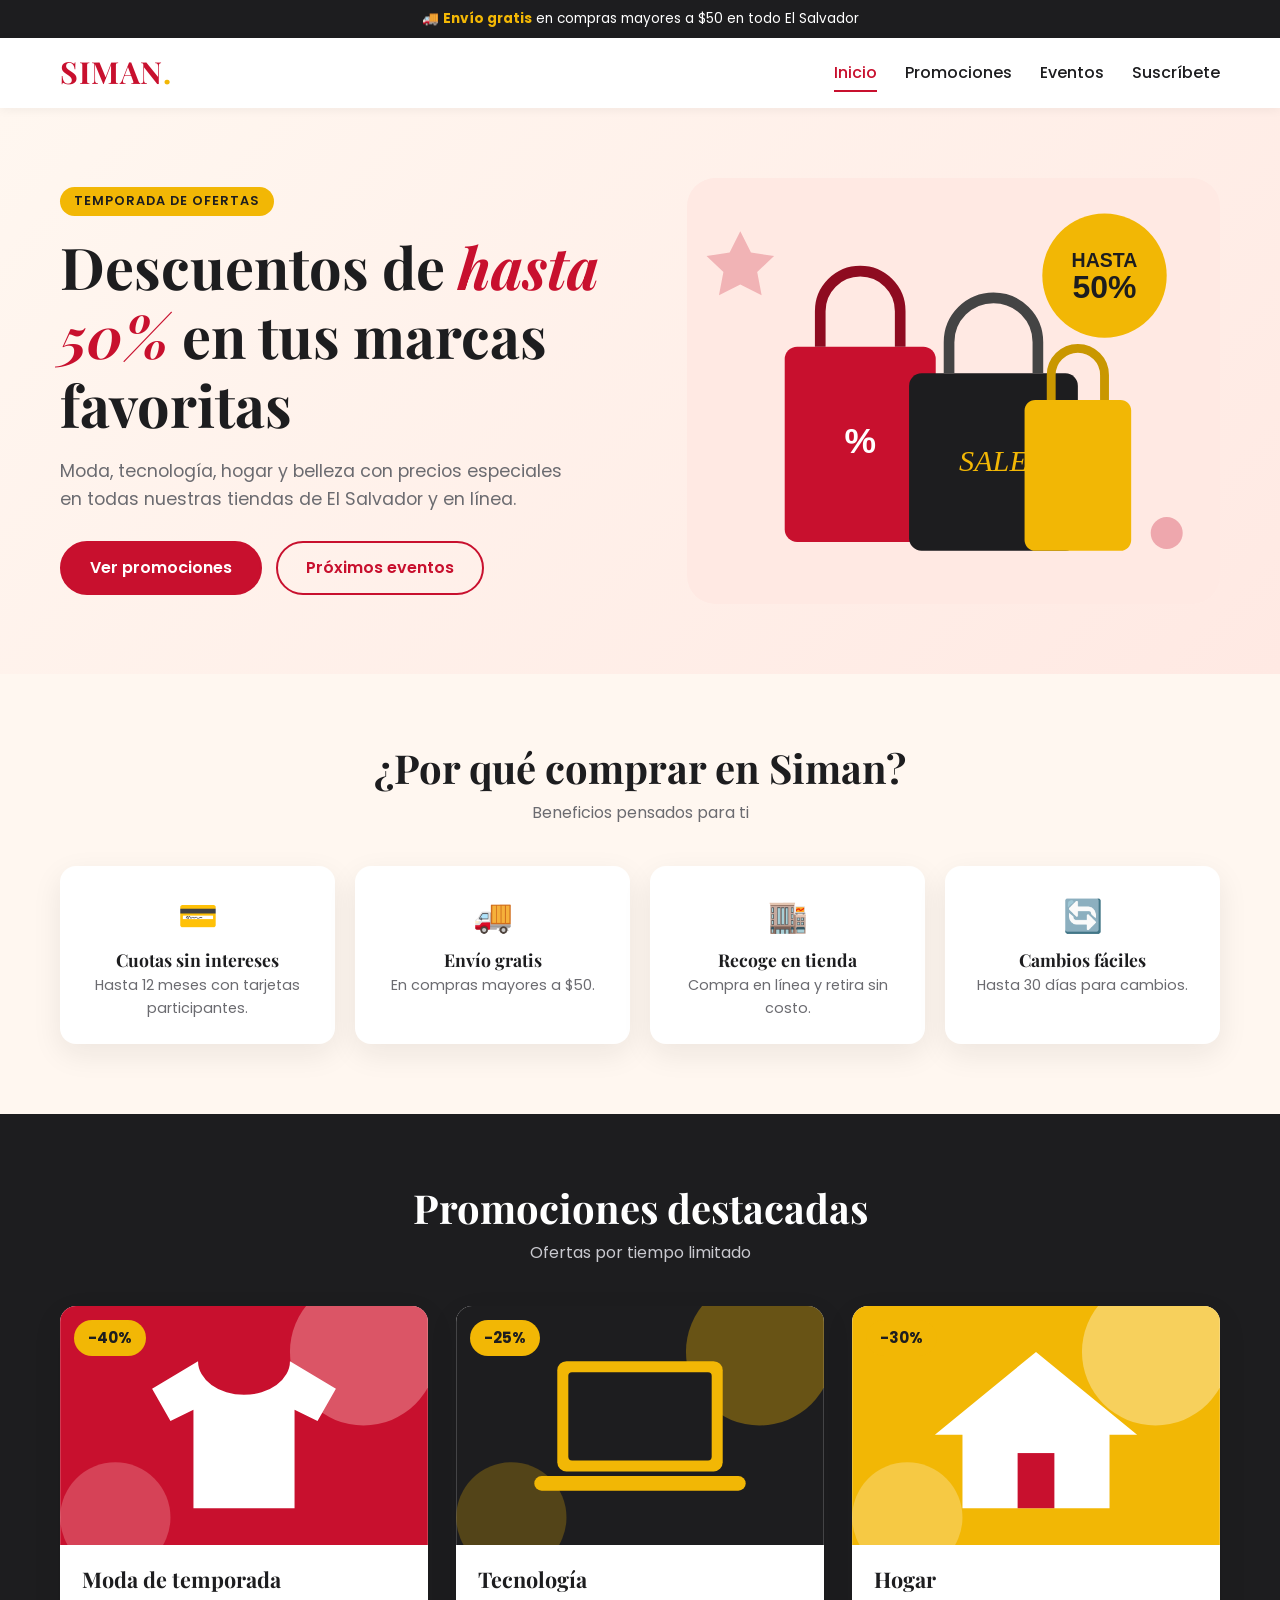
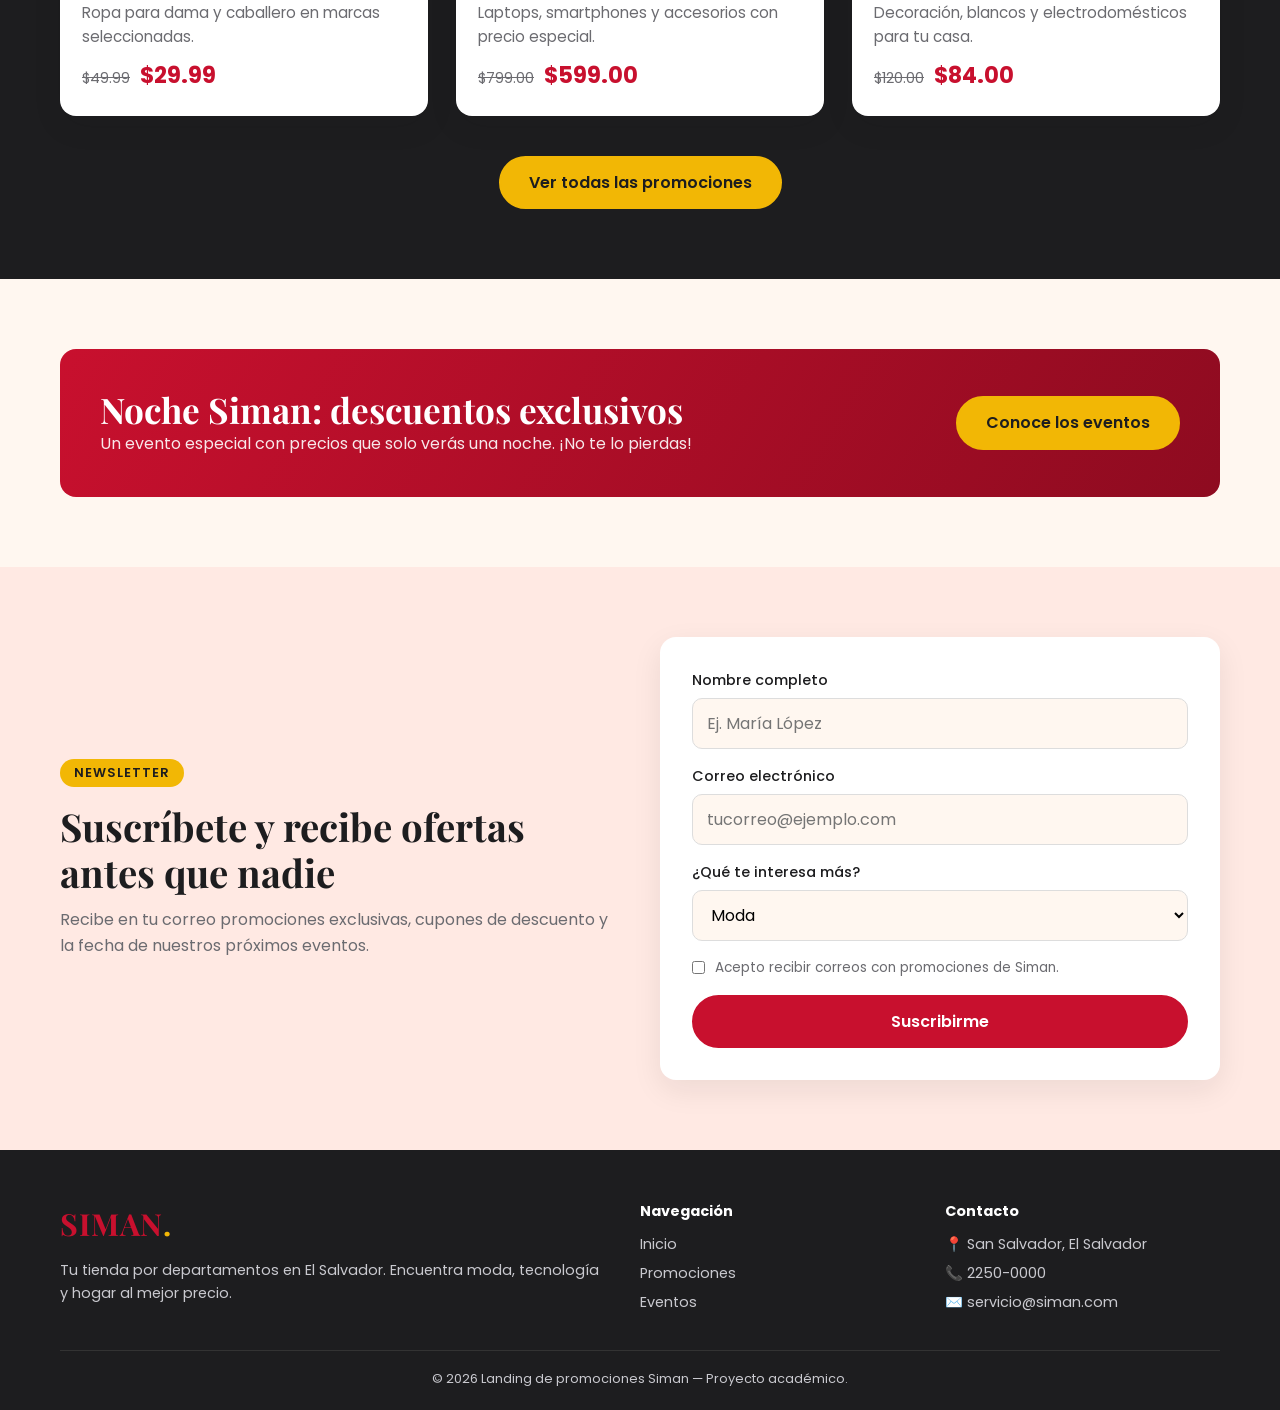
==== index.html @ b47609a9 "Landing page de promociones Siman El Salvador Co-Authored-By: Claude Opus 5.5 <noreply@anthropic.com" ====
<!DOCTYPE html>
<html lang="es">
<head>
  <meta charset="UTF-8">
  <meta name="viewport" content="width=device-width, initial-scale=1.0">
  <meta name="description" content="Promociones, descuentos y eventos exclusivos de Siman El Salvador.">
  <title>Siman El Salvador | Promociones y Descuentos</title>
  <link rel="preconnect" href="https://fonts.googleapis.com">
  <link rel="preconnect" href="https://fonts.gstatic.com" crossorigin>
  <link href="https://fonts.googleapis.com/css2?family=Playfair+Display:ital,wght@0,700;1,700&family=Poppins:wght@400;500;600;700&display=swap" rel="stylesheet">
  <link rel="stylesheet" href="styles.css">
</head>
<body>

  <div class="barra-aviso">
    🚚 <strong>Envío gratis</strong> en compras mayores a $50 en todo El Salvador
  </div>

  <header class="encabezado">
    <div class="contenedor">
      <a href="index.html" class="logo">SIMAN<span>.</span></a>
      <input type="checkbox" id="menu-toggle" class="menu-toggle">
      <label for="menu-toggle" class="menu-icono" aria-label="Abrir menú">☰</label>
      <nav class="nav">
        <ul>
          <li><a href="index.html" class="activo">Inicio</a></li>
          <li><a href="promociones.html">Promociones</a></li>
          <li><a href="eventos.html">Eventos</a></li>
          <li><a href="#suscripcion">Suscríbete</a></li>
        </ul>
      </nav>
    </div>
  </header>

  <main>
    <!-- Hero -->
    <section class="hero">
      <div class="contenedor">
        <div class="hero-texto">
          <span class="etiqueta">Temporada de ofertas</span>
          <h1>Descuentos de <em>hasta 50%</em> en tus marcas favoritas</h1>
          <p>Moda, tecnología, hogar y belleza con precios especiales en todas nuestras tiendas de El Salvador y en línea.</p>
          <div class="hero-botones">
            <a href="promociones.html" class="btn">Ver promociones</a>
            <a href="eventos.html" class="btn btn-secundario">Próximos eventos</a>
          </div>
        </div>
        <div class="hero-imagen">
          <img src="img/hero.svg" alt="Bolsas de compras con etiqueta de hasta 50% de descuento">
        </div>
      </div>
    </section>

    <!-- Beneficios -->
    <section class="seccion">
      <div class="contenedor">
        <div class="titulo-seccion">
          <h2>¿Por qué comprar en Siman?</h2>
          <p>Beneficios pensados para ti</p>
        </div>
        <div class="beneficios">
          <div class="beneficio">
            <div class="icono">💳</div>
            <h3>Cuotas sin intereses</h3>
            <p>Hasta 12 meses con tarjetas participantes.</p>
          </div>
          <div class="beneficio">
            <div class="icono">🚚</div>
            <h3>Envío gratis</h3>
            <p>En compras mayores a $50.</p>
          </div>
          <div class="beneficio">
            <div class="icono">🏬</div>
            <h3>Recoge en tienda</h3>
            <p>Compra en línea y retira sin costo.</p>
          </div>
          <div class="beneficio">
            <div class="icono">🔄</div>
            <h3>Cambios fáciles</h3>
            <p>Hasta 30 días para cambios.</p>
          </div>
        </div>
      </div>
    </section>

    <!-- Promociones destacadas -->
    <section class="seccion seccion-oscura">
      <div class="contenedor">
        <div class="titulo-seccion">
          <h2>Promociones destacadas</h2>
          <p>Ofertas por tiempo limitado</p>
        </div>
        <div class="grid-promos">
          <article class="promo">
            <div class="promo-imagen">
              <img src="img/moda.svg" alt="Ropa de temporada">
              <span class="descuento">-40%</span>
            </div>
            <div class="promo-cuerpo">
              <h3>Moda de temporada</h3>
              <p>Ropa para dama y caballero en marcas seleccionadas.</p>
              <div class="precios">
                <span class="precio-antes">$49.99</span>
                <span class="precio-ahora">$29.99</span>
              </div>
            </div>
          </article>
          <article class="promo">
            <div class="promo-imagen">
              <img src="img/tecnologia.svg" alt="Laptop en oferta">
              <span class="descuento">-25%</span>
            </div>
            <div class="promo-cuerpo">
              <h3>Tecnología</h3>
              <p>Laptops, smartphones y accesorios con precio especial.</p>
              <div class="precios">
                <span class="precio-antes">$799.00</span>
                <span class="precio-ahora">$599.00</span>
              </div>
            </div>
          </article>
          <article class="promo">
            <div class="promo-imagen">
              <img src="img/hogar.svg" alt="Artículos para el hogar">
              <span class="descuento">-30%</span>
            </div>
            <div class="promo-cuerpo">
              <h3>Hogar</h3>
              <p>Decoración, blancos y electrodomésticos para tu casa.</p>
              <div class="precios">
                <span class="precio-antes">$120.00</span>
                <span class="precio-ahora">$84.00</span>
              </div>
            </div>
          </article>
        </div>
        <div class="centrado">
          <a href="promociones.html" class="btn btn-dorado">Ver todas las promociones</a>
        </div>
      </div>
    </section>

    <!-- Banner evento -->
    <section class="seccion">
      <div class="contenedor">
        <div class="banner">
          <div>
            <h2>Noche Siman: descuentos exclusivos</h2>
            <p>Un evento especial con precios que solo verás una noche. ¡No te lo pierdas!</p>
          </div>
          <a href="eventos.html" class="btn btn-dorado">Conoce los eventos</a>
        </div>
      </div>
    </section>

    <!-- Suscripción -->
    <section class="seccion suscripcion" id="suscripcion">
      <div class="contenedor">
        <div>
          <span class="etiqueta">Newsletter</span>
          <h2>Suscríbete y recibe ofertas antes que nadie</h2>
          <p>Recibe en tu correo promociones exclusivas, cupones de descuento y la fecha de nuestros próximos eventos.</p>
        </div>
        <form class="formulario" id="form-suscripcion">
          <div class="campo">
            <label for="nombre">Nombre completo</label>
            <input type="text" id="nombre" name="nombre" placeholder="Ej. María López" required>
          </div>
          <div class="campo">
            <label for="correo">Correo electrónico</label>
            <input type="email" id="correo" name="correo" placeholder="tucorreo@ejemplo.com" required>
          </div>
          <div class="campo">
            <label for="interes">¿Qué te interesa más?</label>
            <select id="interes" name="interes">
              <option value="moda">Moda</option>
              <option value="tecnologia">Tecnología</option>
              <option value="hogar">Hogar</option>
              <option value="belleza">Belleza</option>
            </select>
          </div>
          <label class="check">
            <input type="checkbox" name="acepto" required>
            Acepto recibir correos con promociones de Siman.
          </label>
          <button type="submit" class="btn">Suscribirme</button>
          <p class="mensaje-exito" id="mensaje-exito">¡Gracias por suscribirte! Pronto recibirás nuestras ofertas.</p>
        </form>
      </div>
    </section>
  </main>

  <footer class="pie">
    <div class="contenedor">
      <div class="pie-grid">
        <div>
          <a href="index.html" class="logo">SIMAN<span>.</span></a>
          <p>Tu tienda por departamentos en El Salvador. Encuentra moda, tecnología y hogar al mejor precio.</p>
        </div>
        <div>
          <h4>Navegación</h4>
          <ul>
            <li><a href="index.html">Inicio</a></li>
            <li><a href="promociones.html">Promociones</a></li>
            <li><a href="eventos.html">Eventos</a></li>
          </ul>
        </div>
        <div>
          <h4>Contacto</h4>
          <ul>
            <li>📍 San Salvador, El Salvador</li>
            <li>📞 2250-0000</li>
            <li>✉️ servicio@siman.com</li>
          </ul>
        </div>
      </div>
      <p class="pie-copy">© 2026 Landing de promociones Siman — Proyecto académico.</p>
    </div>
  </footer>

  <script>
    // Muestra un mensaje de confirmación al enviar el formulario
    document.getElementById("form-suscripcion").addEventListener("submit", function (e) {
      e.preventDefault();
      document.getElementById("mensaje-exito").classList.add("visible");
      this.reset();
    });
  </script>
</body>
</html>
---- styles.css ----
/* =========================================================
   Landing Siman - Promociones El Salvador
   Tipografías: Playfair Display (títulos) + Poppins (texto)
   ========================================================= */

/* ---------- Paleta de colores ---------- */
:root {
  --rojo: #C8102E;        /* color principal */
  --rojo-oscuro: #8E0B20; /* hover / acentos */
  --dorado: #F2B705;      /* destacados y ofertas */
  --negro: #1D1D1F;       /* texto y fondos oscuros */
  --crema: #FFF7F0;       /* fondo general */
  --rosa: #FFE9E3;        /* fondos suaves */
  --gris: #6B6B70;        /* texto secundario */
  --blanco: #FFFFFF;

  --fuente-titulos: "Playfair Display", Georgia, serif;
  --fuente-texto: "Poppins", Arial, sans-serif;

  --radio: 16px;
  --sombra: 0 10px 30px rgba(29, 29, 31, 0.08);
  --ancho-max: 1200px;
}

/* ---------- Reset básico ---------- */
*,
*::before,
*::after {
  box-sizing: border-box;
  margin: 0;
  padding: 0;
}

html {
  scroll-behavior: smooth;
}

body {
  font-family: var(--fuente-texto);
  color: var(--negro);
  background: var(--crema);
  line-height: 1.6;
}

img {
  max-width: 100%;
  display: block;
}

a {
  color: inherit;
  text-decoration: none;
}

h1, h2, h3 {
  font-family: var(--fuente-titulos);
  line-height: 1.2;
}

.contenedor {
  width: 100%;
  max-width: var(--ancho-max);
  margin: 0 auto;
  padding: 0 20px;
}

/* ---------- Barra superior ---------- */
.barra-aviso {
  background: var(--negro);
  color: var(--blanco);
  text-align: center;
  font-size: 0.85rem;
  padding: 8px 20px;
}

.barra-aviso strong {
  color: var(--dorado);
}

/* ---------- Encabezado y navegación ---------- */
.encabezado {
  background: var(--blanco);
  box-shadow: 0 2px 10px rgba(0, 0, 0, 0.05);
  position: sticky;
  top: 0;
  z-index: 100;
}

.encabezado .contenedor {
  display: flex;
  align-items: center;
  justify-content: space-between;
  min-height: 70px;
  flex-wrap: wrap;
}

.logo {
  font-family: var(--fuente-titulos);
  font-size: 1.9rem;
  font-weight: 700;
  color: var(--rojo);
  letter-spacing: 1px;
}

.logo span {
  color: var(--dorado);
}

.menu-toggle {
  display: none;
}

.menu-icono {
  display: none;
  font-size: 1.8rem;
  cursor: pointer;
  user-select: none;
}

.nav ul {
  list-style: none;
  display: flex;
  gap: 28px;
}

.nav a {
  font-weight: 500;
  padding: 6px 0;
  border-bottom: 2px solid transparent;
  transition: color 0.2s, border-color 0.2s;
}

.nav a:hover,
.nav a.activo {
  color: var(--rojo);
  border-color: var(--rojo);
}

/* ---------- Botones ---------- */
.btn {
  display: inline-block;
  font-family: var(--fuente-texto);
  font-weight: 600;
  font-size: 1rem;
  padding: 12px 28px;
  border-radius: 50px;
  border: 2px solid var(--rojo);
  background: var(--rojo);
  color: var(--blanco);
  cursor: pointer;
  transition: background 0.2s, transform 0.2s;
}

.btn:hover {
  background: var(--rojo-oscuro);
  border-color: var(--rojo-oscuro);
  transform: translateY(-2px);
}

.btn-secundario {
  background: transparent;
  color: var(--rojo);
}

.btn-secundario:hover {
  color: var(--blanco);
}

.btn-dorado {
  background: var(--dorado);
  border-color: var(--dorado);
  color: var(--negro);
}

.btn-dorado:hover {
  background: #d9a404;
  border-color: #d9a404;
}

/* ---------- Hero ---------- */
.hero {
  background: linear-gradient(135deg, var(--crema) 0%, var(--rosa) 100%);
  padding: 70px 0;
}

.hero .contenedor {
  display: grid;
  grid-template-columns: 1.1fr 1fr;
  align-items: center;
  gap: 40px;
}

.etiqueta {
  display: inline-block;
  background: var(--dorado);
  color: var(--negro);
  font-weight: 600;
  font-size: 0.8rem;
  text-transform: uppercase;
  letter-spacing: 1px;
  padding: 4px 14px;
  border-radius: 50px;
  margin-bottom: 16px;
}

.hero h1 {
  font-size: clamp(2.2rem, 5vw, 3.6rem);
  margin-bottom: 18px;
}

.hero h1 em {
  color: var(--rojo);
}

.hero p {
  color: var(--gris);
  font-size: 1.1rem;
  margin-bottom: 28px;
  max-width: 520px;
}

.hero-botones {
  display: flex;
  gap: 14px;
  flex-wrap: wrap;
}

/* Hero interno (páginas secundarias) */
.hero-interno {
  background: var(--rojo);
  color: var(--blanco);
  text-align: center;
  padding: 60px 0;
}

.hero-interno h1 {
  font-size: clamp(2rem, 4.5vw, 3rem);
  margin-bottom: 10px;
}

.hero-interno p {
  opacity: 0.9;
  max-width: 620px;
  margin: 0 auto;
}

/* ---------- Secciones ---------- */
.seccion {
  padding: 70px 0;
}

.seccion-oscura {
  background: var(--negro);
  color: var(--blanco);
}

.titulo-seccion {
  text-align: center;
  margin-bottom: 40px;
}

.titulo-seccion h2 {
  font-size: clamp(1.8rem, 3.5vw, 2.5rem);
  margin-bottom: 8px;
}

.titulo-seccion p {
  color: var(--gris);
}

.seccion-oscura .titulo-seccion p {
  color: #c9c9cf;
}

/* ---------- Beneficios ---------- */
.beneficios {
  display: grid;
  grid-template-columns: repeat(4, 1fr);
  gap: 20px;
}

.beneficio {
  background: var(--blanco);
  border-radius: var(--radio);
  padding: 24px;
  text-align: center;
  box-shadow: var(--sombra);
}

.beneficio .icono {
  font-size: 2rem;
  margin-bottom: 8px;
}

.beneficio h3 {
  font-size: 1.1rem;
  margin-bottom: 4px;
}

.beneficio p {
  font-size: 0.9rem;
  color: var(--gris);
}

/* ---------- Tarjetas de promoción ---------- */
.grid-promos {
  display: grid;
  grid-template-columns: repeat(3, 1fr);
  gap: 28px;
}

.promo {
  background: var(--blanco);
  color: var(--negro);
  border-radius: var(--radio);
  overflow: hidden;
  box-shadow: var(--sombra);
  display: flex;
  flex-direction: column;
  transition: transform 0.25s, box-shadow 0.25s;
}

.promo:hover {
  transform: translateY(-6px);
  box-shadow: 0 16px 40px rgba(29, 29, 31, 0.14);
}

.promo-imagen {
  position: relative;
}

.promo-imagen img {
  width: 100%;
  aspect-ratio: 400 / 260;
  object-fit: cover;
}

.descuento {
  position: absolute;
  top: 14px;
  left: 14px;
  background: var(--dorado);
  color: var(--negro);
  font-weight: 700;
  padding: 6px 14px;
  border-radius: 50px;
  font-size: 0.95rem;
}

.promo-cuerpo {
  padding: 22px;
  display: flex;
  flex-direction: column;
  gap: 8px;
  flex: 1;
}

.promo-cuerpo h3 {
  font-size: 1.35rem;
}

.promo-cuerpo p {
  color: var(--gris);
  font-size: 0.95rem;
  flex: 1;
}

.precios {
  display: flex;
  align-items: baseline;
  gap: 10px;
}

.precio-antes {
  text-decoration: line-through;
  color: var(--gris);
  font-size: 0.9rem;
}

.precio-ahora {
  color: var(--rojo);
  font-weight: 700;
  font-size: 1.4rem;
}

.vigencia {
  font-size: 0.8rem;
  color: var(--gris);
}

.centrado {
  text-align: center;
  margin-top: 40px;
}

/* Filtros de categoría */
.filtros {
  display: flex;
  flex-wrap: wrap;
  justify-content: center;
  gap: 10px;
  margin-bottom: 36px;
}

.filtros a {
  padding: 8px 20px;
  border-radius: 50px;
  border: 1px solid var(--rojo);
  color: var(--rojo);
  font-size: 0.9rem;
  font-weight: 500;
  transition: background 0.2s, color 0.2s;
}

.filtros a:hover {
  background: var(--rojo);
  color: var(--blanco);
}

/* ---------- Eventos ---------- */
.lista-eventos {
  display: flex;
  flex-direction: column;
  gap: 28px;
}

.evento {
  display: grid;
  grid-template-columns: 340px 1fr;
  background: var(--blanco);
  border-radius: var(--radio);
  overflow: hidden;
  box-shadow: var(--sombra);
}

.evento img {
  width: 100%;
  height: 100%;
  object-fit: cover;
}

.evento-info {
  padding: 28px;
  display: flex;
  flex-direction: column;
  gap: 10px;
}

.evento-fecha {
  color: var(--rojo);
  font-weight: 600;
  font-size: 0.9rem;
  text-transform: uppercase;
  letter-spacing: 1px;
}

.evento-info h3 {
  font-size: 1.6rem;
}

.evento-info ul {
  list-style: none;
  color: var(--gris);
  font-size: 0.95rem;
}

.evento-info li::before {
  content: "✔ ";
  color: var(--rojo);
}

/* Cuenta regresiva / banner */
.banner {
  background: linear-gradient(120deg, var(--rojo) 0%, var(--rojo-oscuro) 100%);
  color: var(--blanco);
  border-radius: var(--radio);
  padding: 40px;
  display: flex;
  align-items: center;
  justify-content: space-between;
  gap: 24px;
  flex-wrap: wrap;
}

.banner h2 {
  font-size: clamp(1.6rem, 3vw, 2.2rem);
}

.banner p {
  opacity: 0.9;
}

/* ---------- Formulario de suscripción ---------- */
.suscripcion {
  background: var(--rosa);
}

.suscripcion .contenedor {
  display: grid;
  grid-template-columns: 1fr 1fr;
  gap: 40px;
  align-items: center;
}

.suscripcion h2 {
  font-size: clamp(1.8rem, 3.5vw, 2.4rem);
  margin-bottom: 12px;
}

.suscripcion p {
  color: var(--gris);
}

.formulario {
  background: var(--blanco);
  padding: 32px;
  border-radius: var(--radio);
  box-shadow: var(--sombra);
  display: flex;
  flex-direction: column;
  gap: 16px;
}

.campo {
  display: flex;
  flex-direction: column;
  gap: 6px;
}

.campo label {
  font-weight: 500;
  font-size: 0.9rem;
}

.campo input,
.campo select {
  font-family: var(--fuente-texto);
  font-size: 1rem;
  padding: 12px 14px;
  border: 1px solid #ddd;
  border-radius: 10px;
  background: var(--crema);
}

.campo input:focus,
.campo select:focus {
  outline: 2px solid var(--rojo);
  border-color: var(--rojo);
}

.check {
  display: flex;
  gap: 10px;
  align-items: flex-start;
  font-size: 0.85rem;
  color: var(--gris);
}

.check input {
  margin-top: 4px;
  accent-color: var(--rojo);
}

.mensaje-exito {
  display: none;
  background: #E6F6EF;
  color: #0E7C66;
  padding: 12px;
  border-radius: 10px;
  font-weight: 500;
  text-align: center;
}

.mensaje-exito.visible {
  display: block;
}

/* ---------- Pie de página ---------- */
.pie {
  background: var(--negro);
  color: #c9c9cf;
  padding: 50px 0 20px;
  font-size: 0.9rem;
}

.pie-grid {
  display: grid;
  grid-template-columns: 2fr 1fr 1fr;
  gap: 30px;
  margin-bottom: 30px;
}

.pie .logo {
  display: inline-block;
  margin-bottom: 10px;
}

.pie h4 {
  color: var(--blanco);
  font-family: var(--fuente-texto);
  margin-bottom: 10px;
}

.pie ul {
  list-style: none;
}

.pie li {
  margin-bottom: 6px;
}

.pie a:hover {
  color: var(--dorado);
}

.pie-copy {
  border-top: 1px solid #333;
  padding-top: 18px;
  text-align: center;
  font-size: 0.8rem;
}

/* =========================================================
   Responsive
   ========================================================= */

/* Tablets */
@media (max-width: 900px) {
  .hero .contenedor,
  .suscripcion .contenedor {
    grid-template-columns: 1fr;
    text-align: center;
  }

  .hero p {
    margin-left: auto;
    margin-right: auto;
  }

  .hero-botones {
    justify-content: center;
  }

  .hero-imagen {
    max-width: 440px;
    margin: 0 auto;
  }

  .beneficios {
    grid-template-columns: repeat(2, 1fr);
  }

  .grid-promos {
    grid-template-columns: repeat(2, 1fr);
  }

  .evento {
    grid-template-columns: 1fr;
  }

  .evento img {
    aspect-ratio: 400 / 260;
  }

  .banner {
    text-align: center;
    justify-content: center;
  }
}

/* Celulares */
@media (max-width: 640px) {
  .menu-icono {
    display: block;
  }

  .nav {
    width: 100%;
    max-height: 0;
    overflow: hidden;
    transition: max-height 0.3s ease;
  }

  .nav ul {
    flex-direction: column;
    gap: 0;
    padding-bottom: 10px;
  }

  .nav a {
    display: block;
    padding: 12px 0;
    border-bottom: 1px solid #eee;
  }

  .menu-toggle:checked ~ .nav {
    max-height: 300px;
  }

  .hero,
  .seccion {
    padding: 50px 0;
  }

  .beneficios,
  .grid-promos,
  .pie-grid {
    grid-template-columns: 1fr;
  }

  .formulario,
  .banner {
    padding: 24px;
  }

  .btn {
    width: 100%;
    text-align: center;
  }

  .hero-botones {
    flex-direction: column;
  }
}
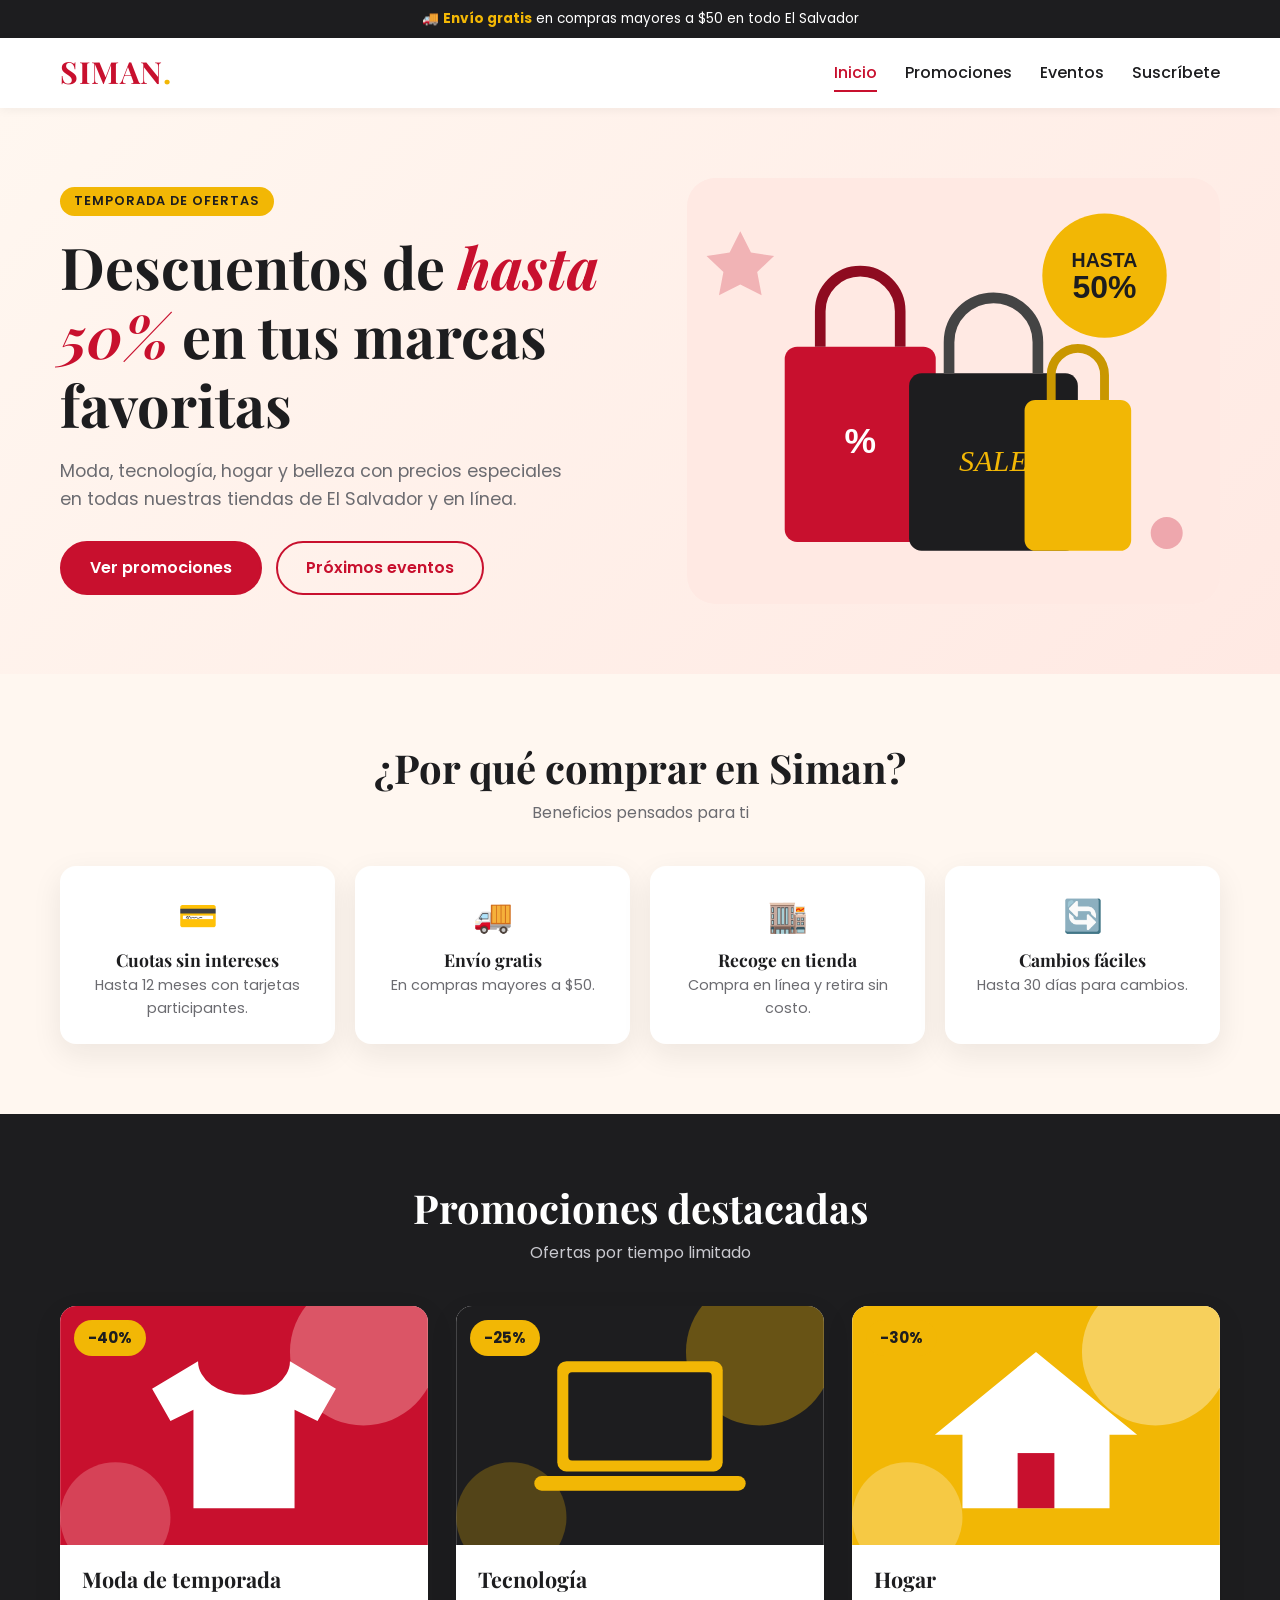
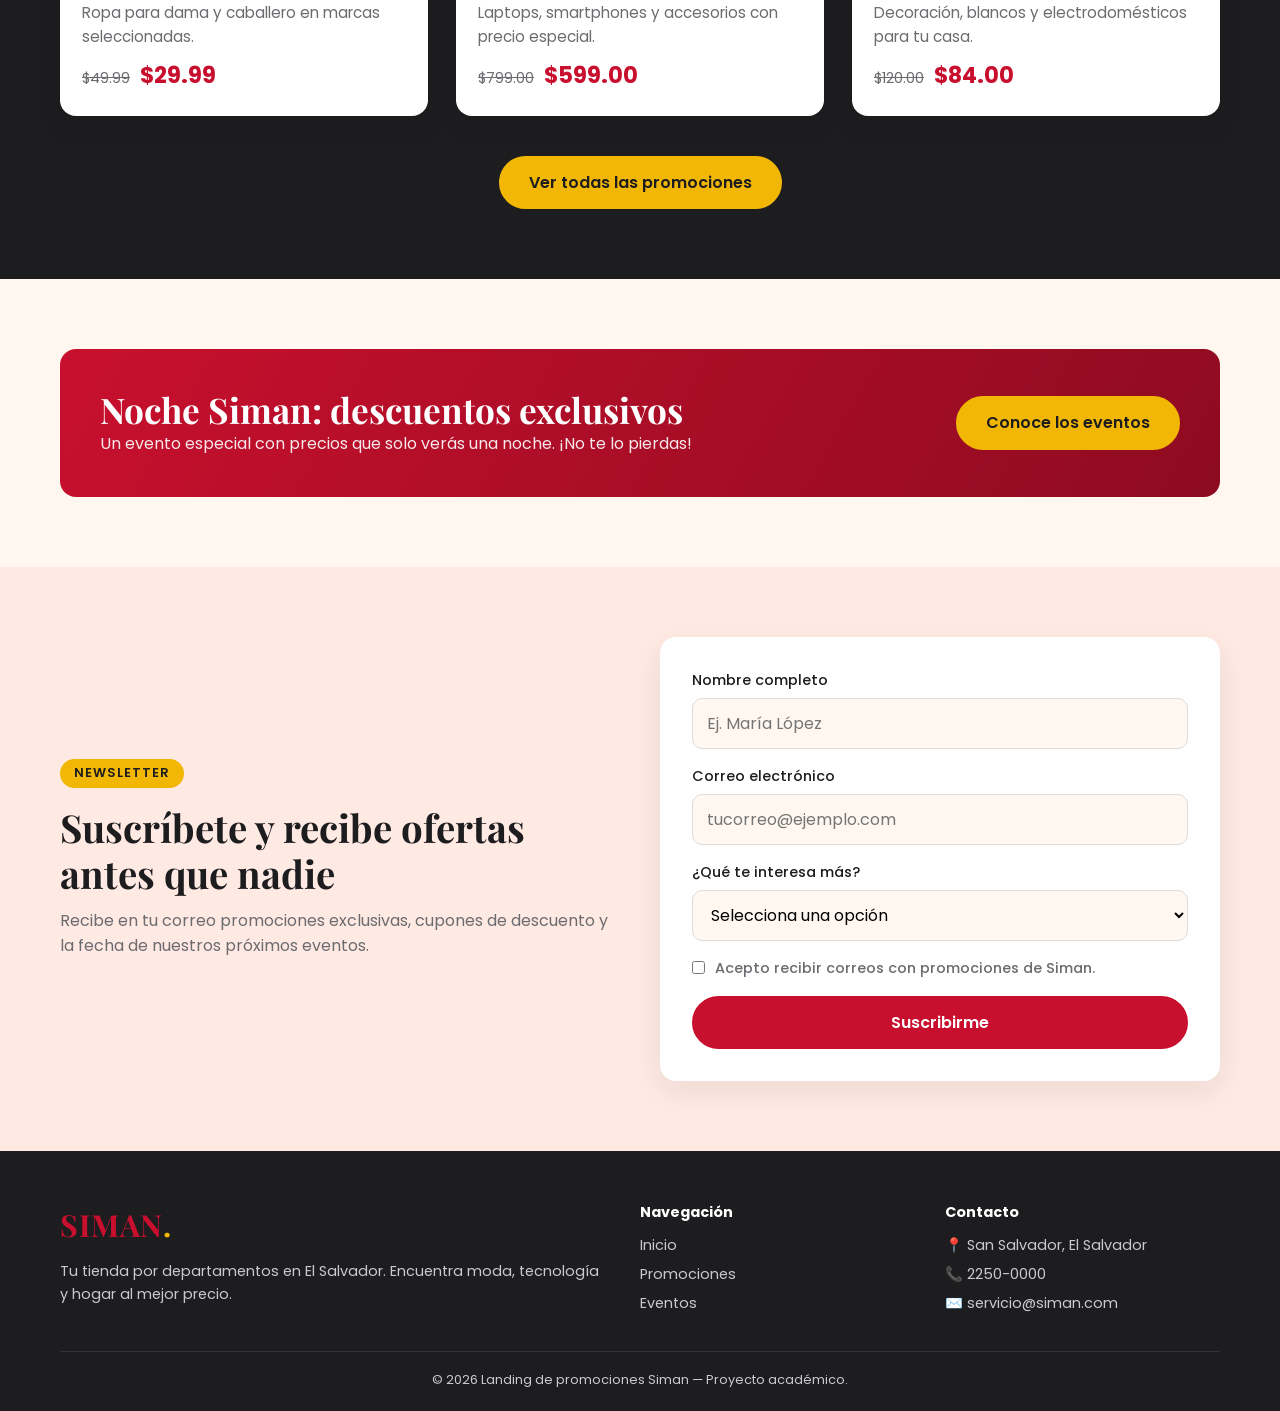
==== commit 228bd6ca: "Agregar validaciones al formulario de suscripción Co-Authored-By: Claude Opus 5.5 <noreply@anthropic" ====
--- a/index.html
+++ b/index.html
@@ -161,30 +161,43 @@
           <h2>Suscríbete y recibe ofertas antes que nadie</h2>
           <p>Recibe en tu correo promociones exclusivas, cupones de descuento y la fecha de nuestros próximos eventos.</p>
         </div>
-        <form class="formulario" id="form-suscripcion">
+        <form class="formulario" id="form-suscripcion" novalidate>
           <div class="campo">
             <label for="nombre">Nombre completo</label>
-            <input type="text" id="nombre" name="nombre" placeholder="Ej. María López" required>
+            <input type="text" id="nombre" name="nombre" placeholder="Ej. María López"
+                   autocomplete="name" required minlength="3" maxlength="60"
+                   pattern="[A-Za-zÁÉÍÓÚáéíóúÑñÜü]+( [A-Za-zÁÉÍÓÚáéíóúÑñÜü]+)+"
+                   aria-describedby="error-nombre">
+            <small class="error" id="error-nombre" aria-live="polite"></small>
           </div>
           <div class="campo">
             <label for="correo">Correo electrónico</label>
-            <input type="email" id="correo" name="correo" placeholder="tucorreo@ejemplo.com" required>
+            <input type="email" id="correo" name="correo" placeholder="tucorreo@ejemplo.com"
+                   autocomplete="email" required maxlength="100"
+                   pattern="[^@\s]+@[^@\s]+\.[A-Za-z]{2,}"
+                   aria-describedby="error-correo">
+            <small class="error" id="error-correo" aria-live="polite"></small>
           </div>
           <div class="campo">
             <label for="interes">¿Qué te interesa más?</label>
-            <select id="interes" name="interes">
+            <select id="interes" name="interes" required aria-describedby="error-interes">
+              <option value="" disabled selected>Selecciona una opción</option>
               <option value="moda">Moda</option>
               <option value="tecnologia">Tecnología</option>
               <option value="hogar">Hogar</option>
               <option value="belleza">Belleza</option>
             </select>
-          </div>
-          <label class="check">
-            <input type="checkbox" name="acepto" required>
-            Acepto recibir correos con promociones de Siman.
-          </label>
+            <small class="error" id="error-interes" aria-live="polite"></small>
+          </div>
+          <div class="campo">
+            <label class="check">
+              <input type="checkbox" id="acepto" name="acepto" required aria-describedby="error-acepto">
+              Acepto recibir correos con promociones de Siman.
+            </label>
+            <small class="error" id="error-acepto" aria-live="polite"></small>
+          </div>
           <button type="submit" class="btn">Suscribirme</button>
-          <p class="mensaje-exito" id="mensaje-exito">¡Gracias por suscribirte! Pronto recibirás nuestras ofertas.</p>
+          <p class="mensaje-exito" id="mensaje-exito" role="status" aria-live="polite">¡Gracias por suscribirte! Pronto recibirás nuestras ofertas.</p>
         </form>
       </div>
     </section>
@@ -219,11 +232,81 @@
   </footer>
 
   <script>
-    // Muestra un mensaje de confirmación al enviar el formulario
-    document.getElementById("form-suscripcion").addEventListener("submit", function (e) {
-      e.preventDefault();
-      document.getElementById("mensaje-exito").classList.add("visible");
-      this.reset();
+    // Validación del formulario de suscripción con la API de validación nativa de HTML5
+    const formulario = document.querySelector("#form-suscripcion");
+    const mensajeExito = document.querySelector("#mensaje-exito");
+
+    // Mensajes de error en español para cada campo
+    const mensajes = {
+      nombre: {
+        valueMissing: "Escribe tu nombre completo.",
+        tooShort: "El nombre debe tener al menos 3 caracteres.",
+        patternMismatch: "Escribe nombre y apellido, solo con letras."
+      },
+      correo: {
+        valueMissing: "Escribe tu correo electrónico.",
+        typeMismatch: "Escribe un correo válido, por ejemplo: nombre@correo.com.",
+        patternMismatch: "Escribe un correo válido, por ejemplo: nombre@correo.com."
+      },
+      interes: {
+        valueMissing: "Selecciona una categoría."
+      },
+      acepto: {
+        valueMissing: "Debes aceptar para poder suscribirte."
+      }
+    };
+
+    // Devuelve el mensaje del primer error encontrado en el campo
+    const obtenerError = (campo) => {
+      const errores = mensajes[campo.name] ?? {};
+      const tipo = Object.keys(errores).find((clave) => campo.validity[clave]);
+      return tipo ? errores[tipo] : "";
+    };
+
+    // Valida un campo y muestra u oculta su mensaje de error
+    const validarCampo = (campo) => {
+      const error = obtenerError(campo);
+      campo.setAttribute("aria-invalid", error ? "true" : "false");
+      document.querySelector(`#error-${campo.name}`).textContent = error;
+      return !error;
+    };
+
+    // Quita espacios sobrantes en los campos de texto
+    const limpiarEspacios = (campo) => {
+      if (campo.type === "text" || campo.type === "email") {
+        campo.value = campo.value.trim().replace(/\s+/g, " ");
+      }
+    };
+
+    // Valida cada campo cuando el usuario sale de él o lo corrige
+    for (const campo of formulario.elements) {
+      if (!campo.name) continue;
+      campo.addEventListener("blur", () => {
+        limpiarEspacios(campo);
+        validarCampo(campo);
+      });
+      campo.addEventListener("change", () => validarCampo(campo));
+      campo.addEventListener("input", () => {
+        if (campo.getAttribute("aria-invalid") === "true") validarCampo(campo);
+      });
+    }
+
+    formulario.addEventListener("submit", (evento) => {
+      evento.preventDefault();
+      mensajeExito.classList.remove("visible");
+
+      const campos = [...formulario.elements].filter((campo) => campo.name);
+      campos.forEach(limpiarEspacios);
+      const invalidos = campos.filter((campo) => !validarCampo(campo));
+
+      if (invalidos.length > 0) {
+        invalidos[0].focus(); // Lleva al usuario al primer campo con error
+        return;
+      }
+
+      mensajeExito.classList.add("visible");
+      formulario.reset();
+      campos.forEach((campo) => campo.removeAttribute("aria-invalid"));
     });
   </script>
 </body>
--- a/styles.css
+++ b/styles.css
@@ -561,6 +561,22 @@
   accent-color: var(--rojo);
 }
 
+.campo input[aria-invalid="true"],
+.campo select[aria-invalid="true"] {
+  border-color: var(--rojo);
+  background: #FFF1F2;
+}
+
+.error {
+  color: var(--rojo);
+  font-size: 0.8rem;
+  min-height: 1em;
+}
+
+.error:empty {
+  display: none;
+}
+
 .mensaje-exito {
   display: none;
   background: #E6F6EF;
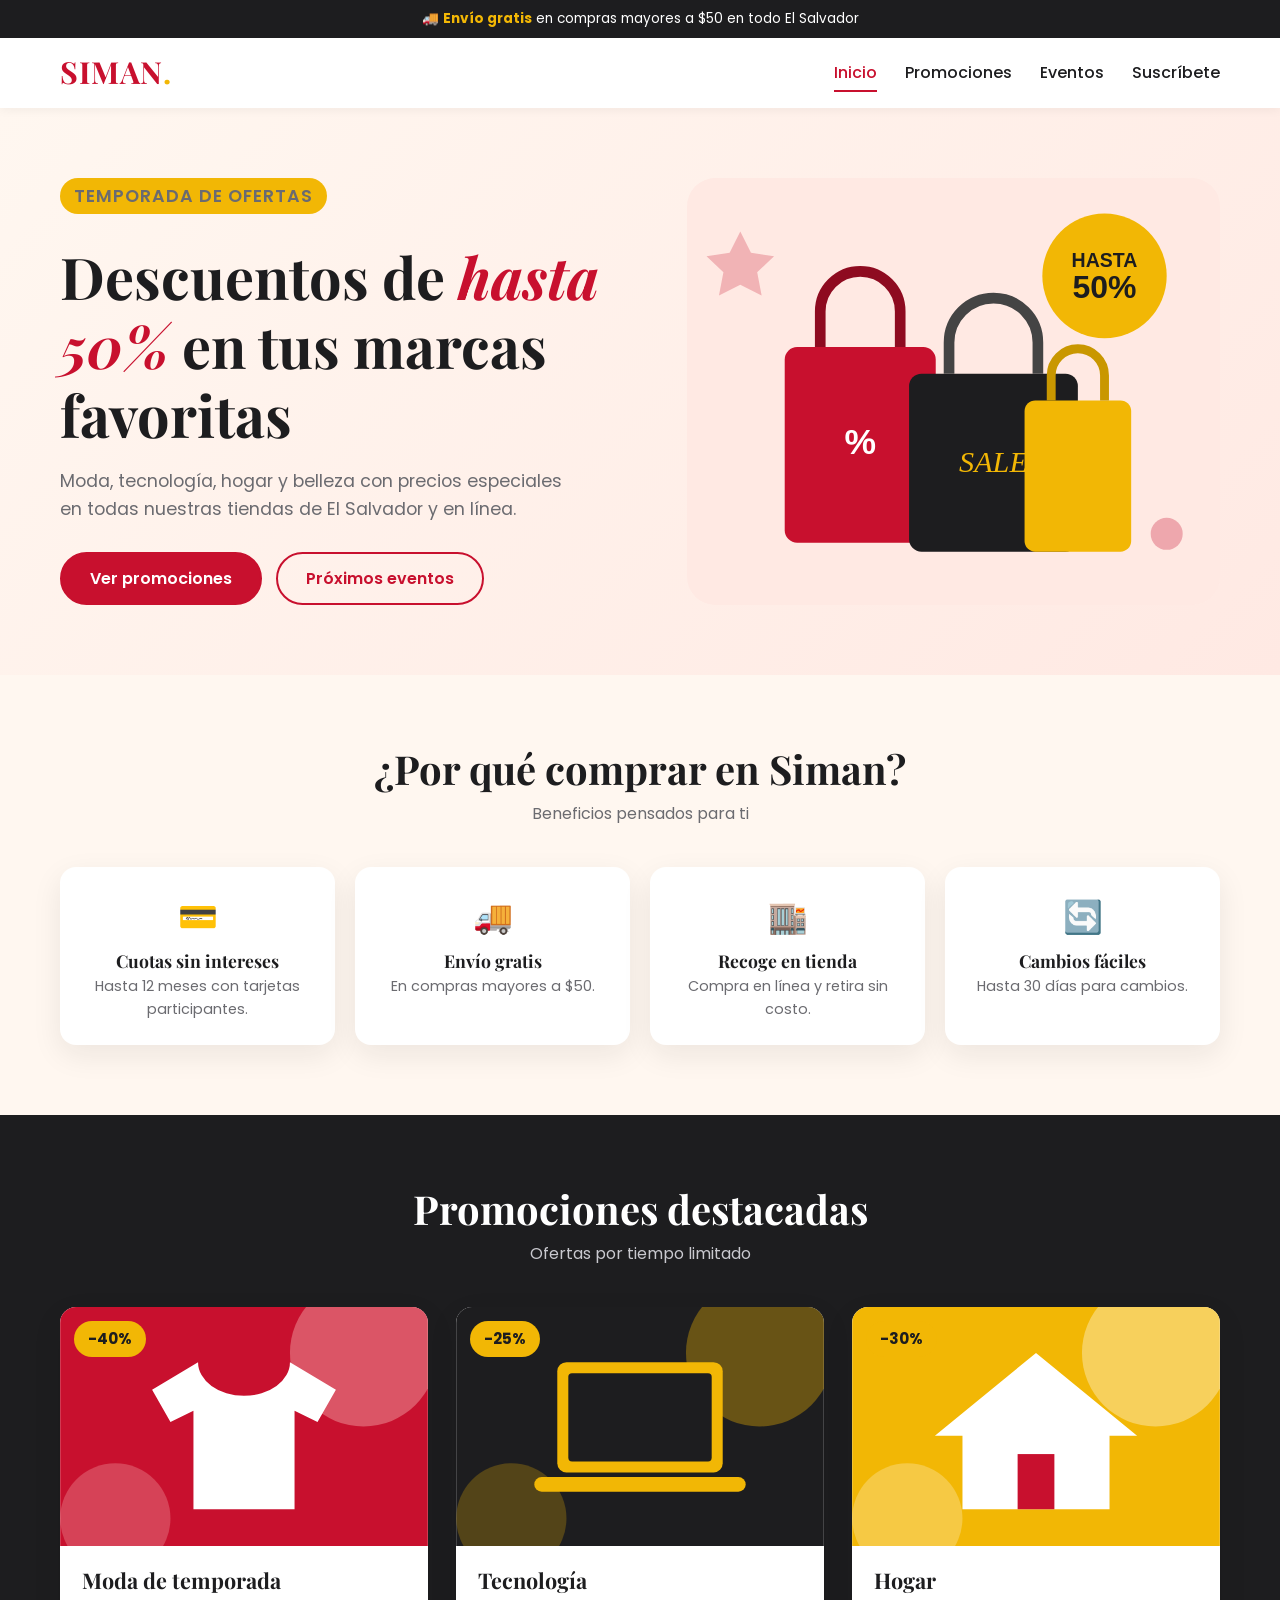
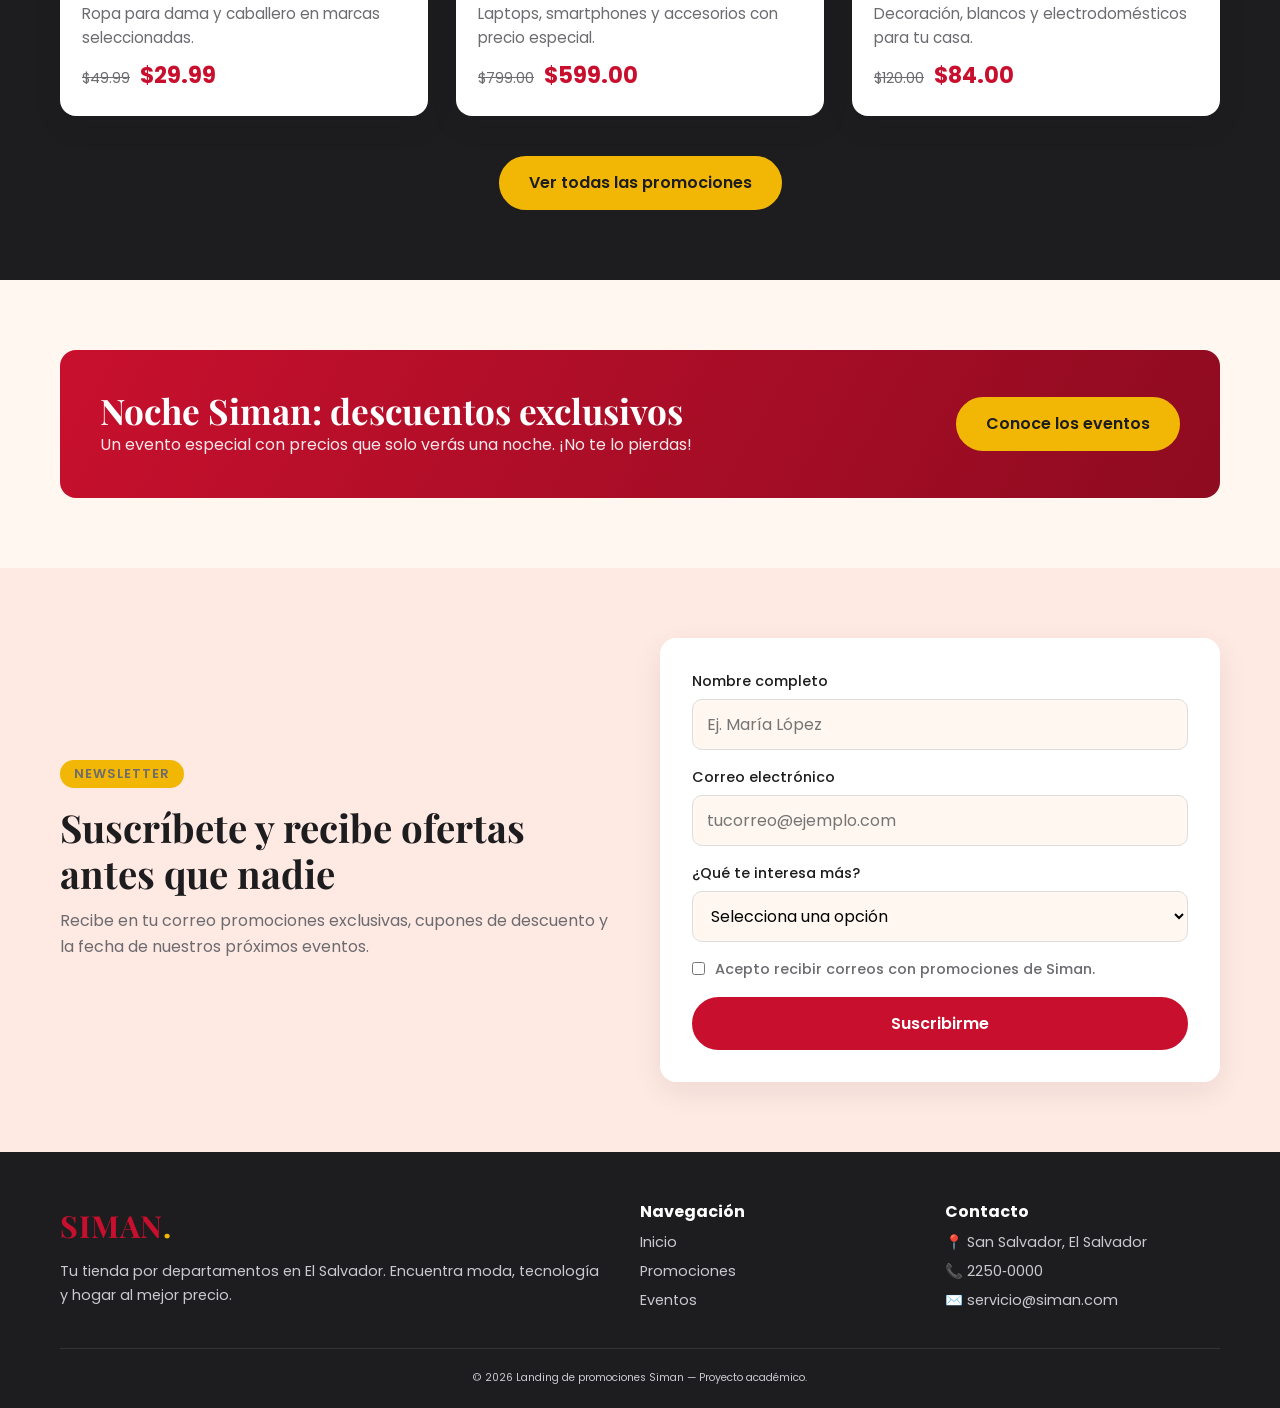
==== commit 13e5b9aa: "Estructura semántica en todas las páginas y script en carpeta js Co-Authored-By: Claude Opus 5.5 <no" ====
--- a/index.html
+++ b/index.html
@@ -9,21 +9,24 @@
   <link rel="preconnect" href="https://fonts.gstatic.com" crossorigin>
   <link href="https://fonts.googleapis.com/css2?family=Playfair+Display:ital,wght@0,700;1,700&family=Poppins:wght@400;500;600;700&display=swap" rel="stylesheet">
   <link rel="stylesheet" href="styles.css">
+  <script src="js/script.js" defer></script>
 </head>
 <body>
-
-  <div class="barra-aviso">
-    🚚 <strong>Envío gratis</strong> en compras mayores a $50 en todo El Salvador
-  </div>
-
+  <a href="#contenido" class="saltar-enlace">Saltar al contenido principal</a>
+
+  <!-- Encabezado del sitio: aviso, logo y menú de navegación -->
   <header class="encabezado">
-    <div class="contenedor">
-      <a href="index.html" class="logo">SIMAN<span>.</span></a>
-      <input type="checkbox" id="menu-toggle" class="menu-toggle">
-      <label for="menu-toggle" class="menu-icono" aria-label="Abrir menú">☰</label>
-      <nav class="nav">
+    <p class="barra-aviso">
+      <span aria-hidden="true">🚚</span> <strong>Envío gratis</strong> en compras mayores a $50 en todo El Salvador
+    </p>
+    <div class="contenedor encabezado-contenido">
+      <a href="index.html" class="logo" aria-label="Siman, ir al inicio">SIMAN<span aria-hidden="true">.</span></a>
+      <button type="button" class="menu-boton" aria-expanded="false" aria-controls="menu-principal" aria-label="Abrir menú">
+        <span aria-hidden="true">☰</span>
+      </button>
+      <nav class="nav" id="menu-principal" aria-label="Menú principal">
         <ul>
-          <li><a href="index.html" class="activo">Inicio</a></li>
+          <li><a href="index.html" aria-current="page">Inicio</a></li>
           <li><a href="promociones.html">Promociones</a></li>
           <li><a href="eventos.html">Eventos</a></li>
           <li><a href="#suscripcion">Suscríbete</a></li>
@@ -32,120 +35,117 @@
     </div>
   </header>
 
-  <main>
-    <!-- Hero -->
-    <section class="hero">
+  <!-- Contenido principal -->
+  <main id="contenido">
+    <section class="hero" aria-labelledby="titulo-hero">
       <div class="contenedor">
         <div class="hero-texto">
-          <span class="etiqueta">Temporada de ofertas</span>
-          <h1>Descuentos de <em>hasta 50%</em> en tus marcas favoritas</h1>
+          <p class="etiqueta">Temporada de ofertas</p>
+          <h1 id="titulo-hero">Descuentos de <em>hasta 50%</em> en tus marcas favoritas</h1>
           <p>Moda, tecnología, hogar y belleza con precios especiales en todas nuestras tiendas de El Salvador y en línea.</p>
           <div class="hero-botones">
             <a href="promociones.html" class="btn">Ver promociones</a>
             <a href="eventos.html" class="btn btn-secundario">Próximos eventos</a>
           </div>
         </div>
-        <div class="hero-imagen">
-          <img src="img/hero.svg" alt="Bolsas de compras con etiqueta de hasta 50% de descuento">
-        </div>
-      </div>
-    </section>
-
-    <!-- Beneficios -->
-    <section class="seccion">
-      <div class="contenedor">
-        <div class="titulo-seccion">
-          <h2>¿Por qué comprar en Siman?</h2>
+        <figure class="hero-imagen">
+          <img src="img/hero.svg" alt="Bolsas de compras con etiqueta de hasta 50% de descuento" width="600" height="480">
+        </figure>
+      </div>
+    </section>
+
+    <section class="seccion" aria-labelledby="titulo-beneficios">
+      <div class="contenedor">
+        <header class="titulo-seccion">
+          <h2 id="titulo-beneficios">¿Por qué comprar en Siman?</h2>
           <p>Beneficios pensados para ti</p>
-        </div>
-        <div class="beneficios">
-          <div class="beneficio">
-            <div class="icono">💳</div>
+        </header>
+        <ul class="beneficios">
+          <li class="beneficio">
+            <span class="icono" aria-hidden="true">💳</span>
             <h3>Cuotas sin intereses</h3>
             <p>Hasta 12 meses con tarjetas participantes.</p>
-          </div>
-          <div class="beneficio">
-            <div class="icono">🚚</div>
+          </li>
+          <li class="beneficio">
+            <span class="icono" aria-hidden="true">🚚</span>
             <h3>Envío gratis</h3>
             <p>En compras mayores a $50.</p>
-          </div>
-          <div class="beneficio">
-            <div class="icono">🏬</div>
+          </li>
+          <li class="beneficio">
+            <span class="icono" aria-hidden="true">🏬</span>
             <h3>Recoge en tienda</h3>
             <p>Compra en línea y retira sin costo.</p>
-          </div>
-          <div class="beneficio">
-            <div class="icono">🔄</div>
+          </li>
+          <li class="beneficio">
+            <span class="icono" aria-hidden="true">🔄</span>
             <h3>Cambios fáciles</h3>
             <p>Hasta 30 días para cambios.</p>
-          </div>
-        </div>
-      </div>
-    </section>
-
-    <!-- Promociones destacadas -->
-    <section class="seccion seccion-oscura">
-      <div class="contenedor">
-        <div class="titulo-seccion">
-          <h2>Promociones destacadas</h2>
+          </li>
+        </ul>
+      </div>
+    </section>
+
+    <section class="seccion seccion-oscura" aria-labelledby="titulo-destacadas">
+      <div class="contenedor">
+        <header class="titulo-seccion">
+          <h2 id="titulo-destacadas">Promociones destacadas</h2>
           <p>Ofertas por tiempo limitado</p>
-        </div>
+        </header>
         <div class="grid-promos">
           <article class="promo">
             <div class="promo-imagen">
-              <img src="img/moda.svg" alt="Ropa de temporada">
-              <span class="descuento">-40%</span>
+              <img src="img/moda.svg" alt="Ropa de temporada" width="400" height="260" loading="lazy">
+              <p class="descuento">-40%</p>
             </div>
             <div class="promo-cuerpo">
               <h3>Moda de temporada</h3>
               <p>Ropa para dama y caballero en marcas seleccionadas.</p>
-              <div class="precios">
-                <span class="precio-antes">$49.99</span>
-                <span class="precio-ahora">$29.99</span>
-              </div>
+              <p class="precios">
+                <del class="precio-antes"><span class="solo-lector">Antes: </span>$49.99</del>
+                <strong class="precio-ahora"><span class="solo-lector">Ahora: </span>$29.99</strong>
+              </p>
             </div>
           </article>
           <article class="promo">
             <div class="promo-imagen">
-              <img src="img/tecnologia.svg" alt="Laptop en oferta">
-              <span class="descuento">-25%</span>
+              <img src="img/tecnologia.svg" alt="Laptop en oferta" width="400" height="260" loading="lazy">
+              <p class="descuento">-25%</p>
             </div>
             <div class="promo-cuerpo">
               <h3>Tecnología</h3>
               <p>Laptops, smartphones y accesorios con precio especial.</p>
-              <div class="precios">
-                <span class="precio-antes">$799.00</span>
-                <span class="precio-ahora">$599.00</span>
-              </div>
+              <p class="precios">
+                <del class="precio-antes"><span class="solo-lector">Antes: </span>$799.00</del>
+                <strong class="precio-ahora"><span class="solo-lector">Ahora: </span>$599.00</strong>
+              </p>
             </div>
           </article>
           <article class="promo">
             <div class="promo-imagen">
-              <img src="img/hogar.svg" alt="Artículos para el hogar">
-              <span class="descuento">-30%</span>
+              <img src="img/hogar.svg" alt="Artículos para el hogar" width="400" height="260" loading="lazy">
+              <p class="descuento">-30%</p>
             </div>
             <div class="promo-cuerpo">
               <h3>Hogar</h3>
               <p>Decoración, blancos y electrodomésticos para tu casa.</p>
-              <div class="precios">
-                <span class="precio-antes">$120.00</span>
-                <span class="precio-ahora">$84.00</span>
-              </div>
+              <p class="precios">
+                <del class="precio-antes"><span class="solo-lector">Antes: </span>$120.00</del>
+                <strong class="precio-ahora"><span class="solo-lector">Ahora: </span>$84.00</strong>
+              </p>
             </div>
           </article>
         </div>
-        <div class="centrado">
+        <p class="centrado">
           <a href="promociones.html" class="btn btn-dorado">Ver todas las promociones</a>
-        </div>
-      </div>
-    </section>
-
-    <!-- Banner evento -->
-    <section class="seccion">
+        </p>
+      </div>
+    </section>
+
+    <section class="seccion" aria-labelledby="titulo-banner">
       <div class="contenedor">
         <div class="banner">
           <div>
-            <h2>Noche Siman: descuentos exclusivos</h2>
+            <h2 id="titulo-banner">Noche Siman: descuentos exclusivos</h2>
             <p>Un evento especial con precios que solo verás una noche. ¡No te lo pierdas!</p>
           </div>
           <a href="eventos.html" class="btn btn-dorado">Conoce los eventos</a>
@@ -153,18 +153,17 @@
       </div>
     </section>
 
-    <!-- Suscripción -->
-    <section class="seccion suscripcion" id="suscripcion">
-      <div class="contenedor">
-        <div>
-          <span class="etiqueta">Newsletter</span>
-          <h2>Suscríbete y recibe ofertas antes que nadie</h2>
+    <section class="seccion suscripcion" id="suscripcion" aria-labelledby="titulo-suscripcion">
+      <div class="contenedor">
+        <header>
+          <p class="etiqueta">Newsletter</p>
+          <h2 id="titulo-suscripcion">Suscríbete y recibe ofertas antes que nadie</h2>
           <p>Recibe en tu correo promociones exclusivas, cupones de descuento y la fecha de nuestros próximos eventos.</p>
-        </div>
+        </header>
         <form class="formulario" id="form-suscripcion" novalidate>
           <div class="campo">
             <label for="nombre">Nombre completo</label>
-            <input type="text" id="nombre" name="nombre" placeholder="Ej. María López"
+            <input type="text" id="nombre" name="nombre" placeholder="Ej. María López" data-solo-texto
                    autocomplete="name" required minlength="3" maxlength="60"
                    pattern="[A-Za-zÁÉÍÓÚáéíóúÑñÜü]+( [A-Za-zÁÉÍÓÚáéíóúÑñÜü]+)+"
                    aria-describedby="error-nombre">
@@ -174,7 +173,7 @@
             <label for="correo">Correo electrónico</label>
             <input type="email" id="correo" name="correo" placeholder="tucorreo@ejemplo.com"
                    autocomplete="email" required maxlength="100"
-                   pattern="[^@\s]+@[^@\s]+\.[A-Za-z]{2,}"
+                   pattern="[A-Za-z0-9_%+\-]+(\.[A-Za-z0-9_%+\-]+)*@([A-Za-z0-9\-]+\.)+[A-Za-z]{2,}"
                    aria-describedby="error-correo">
             <small class="error" id="error-correo" aria-live="polite"></small>
           </div>
@@ -203,111 +202,35 @@
     </section>
   </main>
 
+  <!-- Pie de página -->
   <footer class="pie">
     <div class="contenedor">
       <div class="pie-grid">
-        <div>
-          <a href="index.html" class="logo">SIMAN<span>.</span></a>
+        <section aria-label="Acerca de Siman">
+          <a href="index.html" class="logo" aria-label="Siman, ir al inicio">SIMAN<span aria-hidden="true">.</span></a>
           <p>Tu tienda por departamentos en El Salvador. Encuentra moda, tecnología y hogar al mejor precio.</p>
-        </div>
-        <div>
-          <h4>Navegación</h4>
+        </section>
+        <nav aria-labelledby="titulo-pie-nav">
+          <h2 id="titulo-pie-nav">Navegación</h2>
           <ul>
-            <li><a href="index.html">Inicio</a></li>
+            <li><a href="index.html" aria-current="page">Inicio</a></li>
             <li><a href="promociones.html">Promociones</a></li>
             <li><a href="eventos.html">Eventos</a></li>
           </ul>
-        </div>
-        <div>
-          <h4>Contacto</h4>
-          <ul>
-            <li>📍 San Salvador, El Salvador</li>
-            <li>📞 2250-0000</li>
-            <li>✉️ servicio@siman.com</li>
-          </ul>
-        </div>
-      </div>
-      <p class="pie-copy">© 2026 Landing de promociones Siman — Proyecto académico.</p>
+        </nav>
+        <section aria-labelledby="titulo-pie-contacto">
+          <h2 id="titulo-pie-contacto">Contacto</h2>
+          <address>
+            <ul>
+              <li><span aria-hidden="true">📍</span> San Salvador, El Salvador</li>
+              <li><span aria-hidden="true">📞</span> <a href="tel:+50322500000">2250&#8209;0000</a></li>
+              <li><span aria-hidden="true">✉️</span> <a href="mailto:servicio@siman.com">servicio@siman.com</a></li>
+            </ul>
+          </address>
+        </section>
+      </div>
+      <p class="pie-copy"><small>© <time datetime="2026">2026</time> Landing de promociones Siman — Proyecto académico.</small></p>
     </div>
   </footer>
-
-  <script>
-    // Validación del formulario de suscripción con la API de validación nativa de HTML5
-    const formulario = document.querySelector("#form-suscripcion");
-    const mensajeExito = document.querySelector("#mensaje-exito");
-
-    // Mensajes de error en español para cada campo
-    const mensajes = {
-      nombre: {
-        valueMissing: "Escribe tu nombre completo.",
-        tooShort: "El nombre debe tener al menos 3 caracteres.",
-        patternMismatch: "Escribe nombre y apellido, solo con letras."
-      },
-      correo: {
-        valueMissing: "Escribe tu correo electrónico.",
-        typeMismatch: "Escribe un correo válido, por ejemplo: nombre@correo.com.",
-        patternMismatch: "Escribe un correo válido, por ejemplo: nombre@correo.com."
-      },
-      interes: {
-        valueMissing: "Selecciona una categoría."
-      },
-      acepto: {
-        valueMissing: "Debes aceptar para poder suscribirte."
-      }
-    };
-
-    // Devuelve el mensaje del primer error encontrado en el campo
-    const obtenerError = (campo) => {
-      const errores = mensajes[campo.name] ?? {};
-      const tipo = Object.keys(errores).find((clave) => campo.validity[clave]);
-      return tipo ? errores[tipo] : "";
-    };
-
-    // Valida un campo y muestra u oculta su mensaje de error
-    const validarCampo = (campo) => {
-      const error = obtenerError(campo);
-      campo.setAttribute("aria-invalid", error ? "true" : "false");
-      document.querySelector(`#error-${campo.name}`).textContent = error;
-      return !error;
-    };
-
-    // Quita espacios sobrantes en los campos de texto
-    const limpiarEspacios = (campo) => {
-      if (campo.type === "text" || campo.type === "email") {
-        campo.value = campo.value.trim().replace(/\s+/g, " ");
-      }
-    };
-
-    // Valida cada campo cuando el usuario sale de él o lo corrige
-    for (const campo of formulario.elements) {
-      if (!campo.name) continue;
-      campo.addEventListener("blur", () => {
-        limpiarEspacios(campo);
-        validarCampo(campo);
-      });
-      campo.addEventListener("change", () => validarCampo(campo));
-      campo.addEventListener("input", () => {
-        if (campo.getAttribute("aria-invalid") === "true") validarCampo(campo);
-      });
-    }
-
-    formulario.addEventListener("submit", (evento) => {
-      evento.preventDefault();
-      mensajeExito.classList.remove("visible");
-
-      const campos = [...formulario.elements].filter((campo) => campo.name);
-      campos.forEach(limpiarEspacios);
-      const invalidos = campos.filter((campo) => !validarCampo(campo));
-
-      if (invalidos.length > 0) {
-        invalidos[0].focus(); // Lleva al usuario al primer campo con error
-        return;
-      }
-
-      mensajeExito.classList.add("visible");
-      formulario.reset();
-      campos.forEach((campo) => campo.removeAttribute("aria-invalid"));
-    });
-  </script>
 </body>
 </html>
--- a/styles.css
+++ b/styles.css
@@ -44,7 +44,44 @@
 
 img {
   max-width: 100%;
+  height: auto;
   display: block;
+}
+
+/* Foco visible para navegación con teclado */
+a:focus-visible,
+button:focus-visible {
+  outline: 3px solid var(--dorado);
+  outline-offset: 3px;
+}
+
+/* Texto solo para lectores de pantalla */
+.solo-lector {
+  position: absolute;
+  width: 1px;
+  height: 1px;
+  padding: 0;
+  margin: -1px;
+  overflow: hidden;
+  clip: rect(0, 0, 0, 0);
+  white-space: nowrap;
+  border: 0;
+}
+
+/* Enlace para saltar al contenido principal */
+.saltar-enlace {
+  position: absolute;
+  top: -100px;
+  left: 16px;
+  z-index: 200;
+  background: var(--negro);
+  color: var(--blanco);
+  padding: 10px 16px;
+  border-radius: 0 0 8px 8px;
+}
+
+.saltar-enlace:focus {
+  top: 0;
 }
 
 a {
@@ -106,15 +143,15 @@
   color: var(--dorado);
 }
 
-.menu-toggle {
+.menu-boton {
   display: none;
-}
-
-.menu-icono {
-  display: none;
+  background: none;
+  border: 0;
+  color: var(--negro);
   font-size: 1.8rem;
+  line-height: 1;
+  padding: 4px 8px;
   cursor: pointer;
-  user-select: none;
 }
 
 .nav ul {
@@ -131,7 +168,7 @@
 }
 
 .nav a:hover,
-.nav a.activo {
+.nav a[aria-current="page"] {
   color: var(--rojo);
   border-color: var(--rojo);
 }
@@ -274,6 +311,7 @@
 
 /* ---------- Beneficios ---------- */
 .beneficios {
+  list-style: none;
   display: grid;
   grid-template-columns: repeat(4, 1fr);
   gap: 20px;
@@ -288,6 +326,7 @@
 }
 
 .beneficio .icono {
+  display: block;
   font-size: 2rem;
   margin-bottom: 8px;
 }
@@ -611,10 +650,15 @@
   margin-bottom: 10px;
 }
 
-.pie h4 {
+.pie h2 {
   color: var(--blanco);
   font-family: var(--fuente-texto);
+  font-size: 1rem;
   margin-bottom: 10px;
+}
+
+.pie address {
+  font-style: normal;
 }
 
 .pie ul {
@@ -686,7 +730,7 @@
 
 /* Celulares */
 @media (max-width: 640px) {
-  .menu-icono {
+  .menu-boton {
     display: block;
   }
 
@@ -709,7 +753,7 @@
     border-bottom: 1px solid #eee;
   }
 
-  .menu-toggle:checked ~ .nav {
+  .nav.abierto {
     max-height: 300px;
   }
 
@@ -738,3 +782,16 @@
     flex-direction: column;
   }
 }
+
+/* Menos animaciones para quien lo prefiera */
+@media (prefers-reduced-motion: reduce) {
+  html {
+    scroll-behavior: auto;
+  }
+
+  *,
+  *::before,
+  *::after {
+    transition: none !important;
+  }
+}
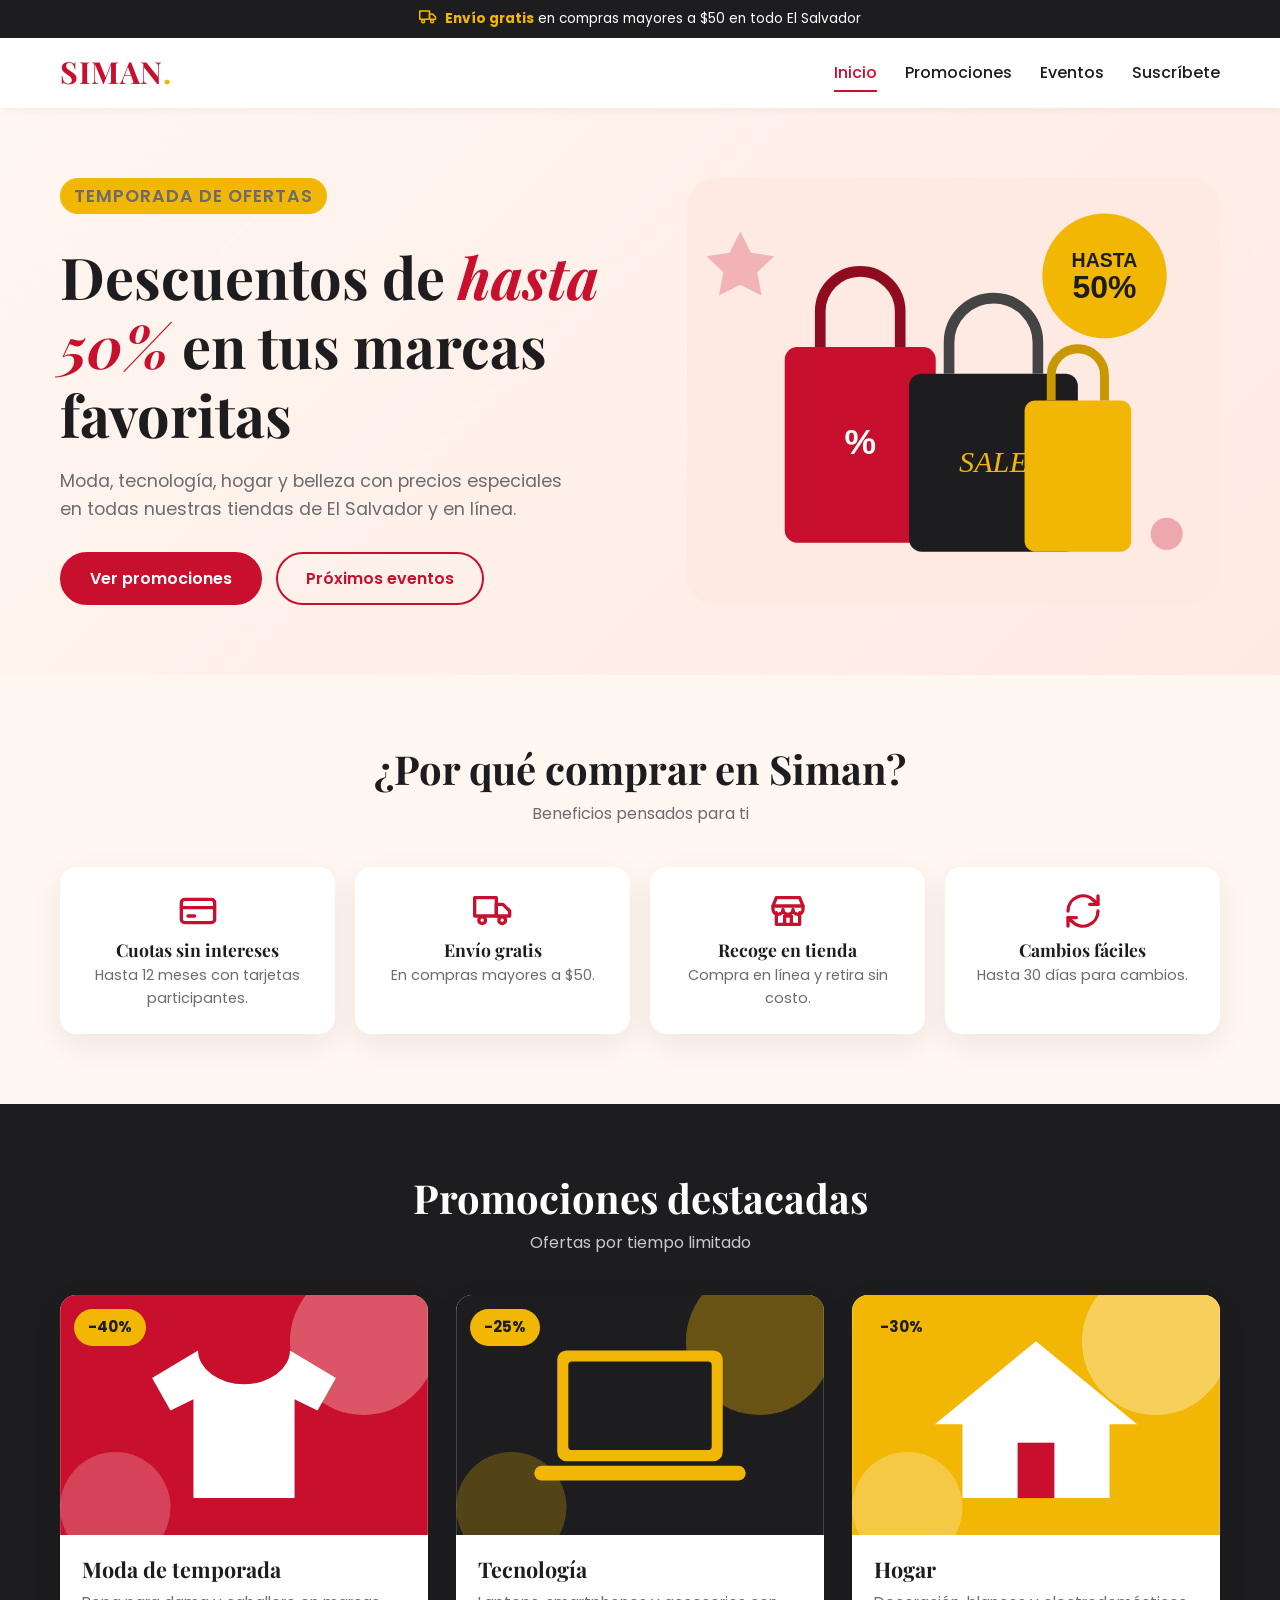
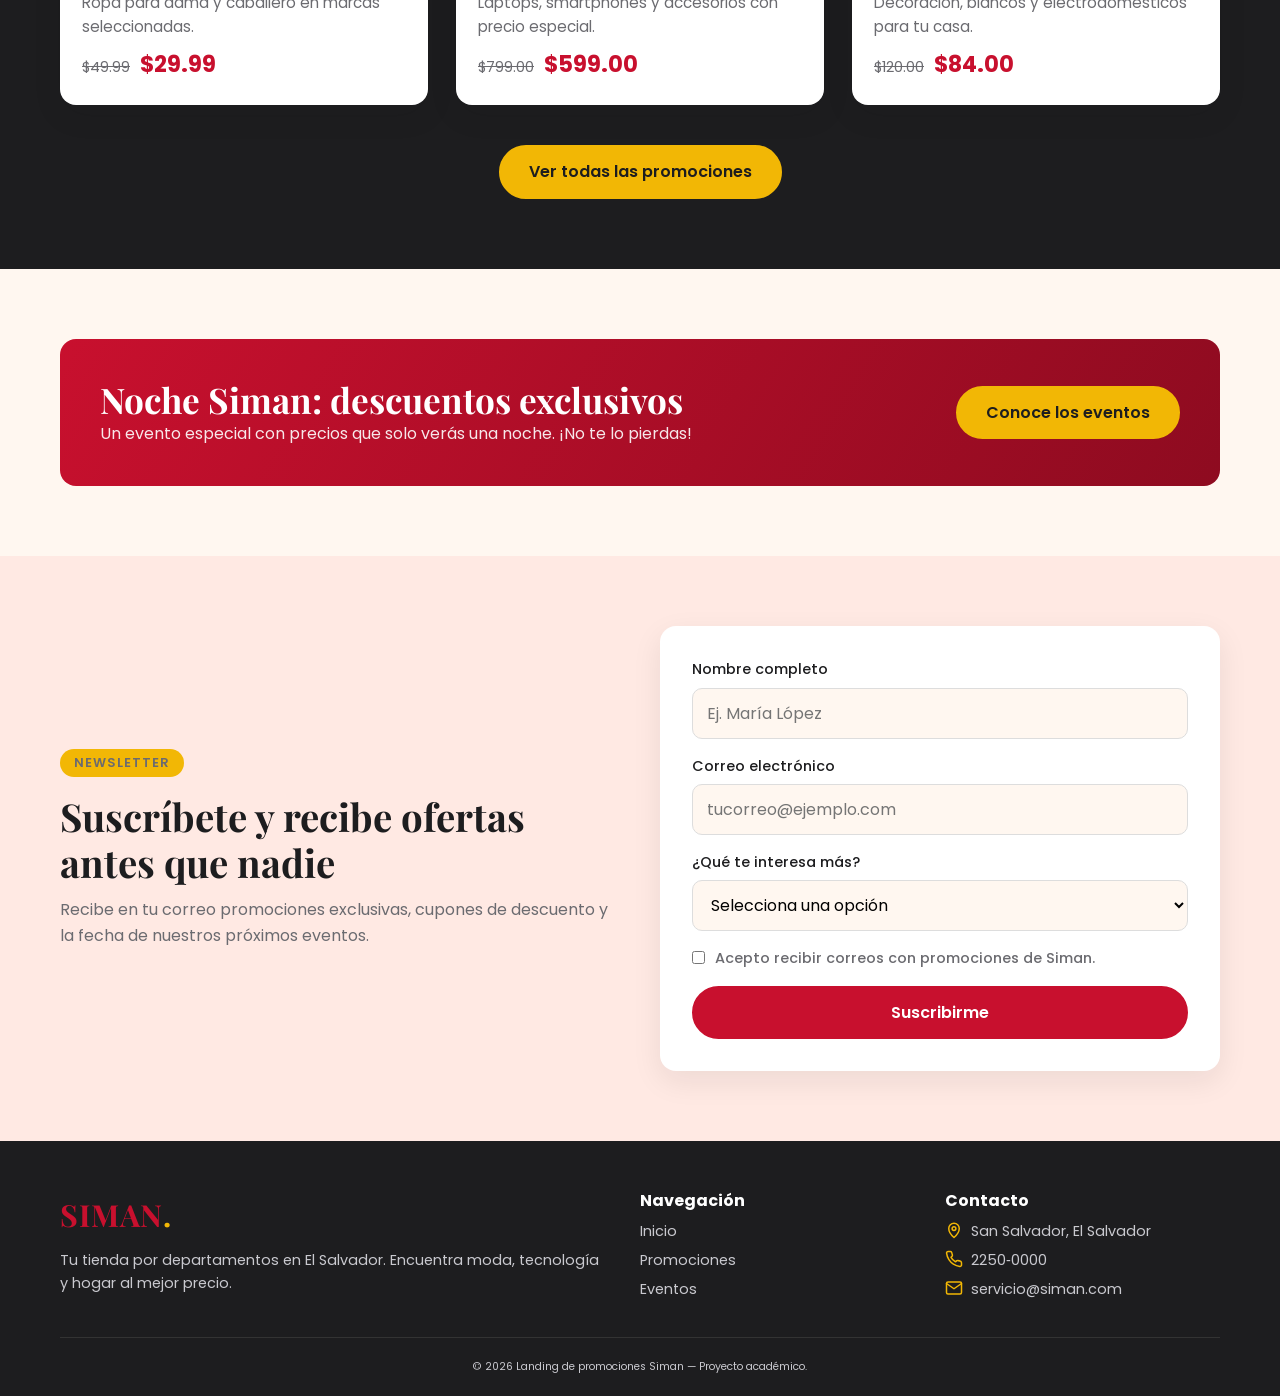
==== commit 51a839d7: "Iconos SVG y favicon en carpeta img/iconos Co-Authored-By: Claude Opus 5.5 <noreply@anthropic.com>" ====
--- a/index.html
+++ b/index.html
@@ -8,6 +8,7 @@
   <link rel="preconnect" href="https://fonts.googleapis.com">
   <link rel="preconnect" href="https://fonts.gstatic.com" crossorigin>
   <link href="https://fonts.googleapis.com/css2?family=Playfair+Display:ital,wght@0,700;1,700&family=Poppins:wght@400;500;600;700&display=swap" rel="stylesheet">
+  <link rel="icon" href="img/iconos/favicon.svg" type="image/svg+xml">
   <link rel="stylesheet" href="styles.css">
   <script src="js/script.js" defer></script>
 </head>
@@ -17,12 +18,12 @@
   <!-- Encabezado del sitio: aviso, logo y menú de navegación -->
   <header class="encabezado">
     <p class="barra-aviso">
-      <span aria-hidden="true">🚚</span> <strong>Envío gratis</strong> en compras mayores a $50 en todo El Salvador
+      <img src="img/iconos/envio.svg" alt="" class="icono-texto" width="18" height="18"> <strong>Envío gratis</strong> en compras mayores a $50 en todo El Salvador
     </p>
     <div class="contenedor encabezado-contenido">
       <a href="index.html" class="logo" aria-label="Siman, ir al inicio">SIMAN<span aria-hidden="true">.</span></a>
       <button type="button" class="menu-boton" aria-expanded="false" aria-controls="menu-principal" aria-label="Abrir menú">
-        <span aria-hidden="true">☰</span>
+        <img src="img/iconos/menu.svg" alt="" width="28" height="28">
       </button>
       <nav class="nav" id="menu-principal" aria-label="Menú principal">
         <ul>
@@ -62,22 +63,22 @@
         </header>
         <ul class="beneficios">
           <li class="beneficio">
-            <span class="icono" aria-hidden="true">💳</span>
+            <img src="img/iconos/tarjeta.svg" alt="" class="icono" width="40" height="40">
             <h3>Cuotas sin intereses</h3>
             <p>Hasta 12 meses con tarjetas participantes.</p>
           </li>
           <li class="beneficio">
-            <span class="icono" aria-hidden="true">🚚</span>
+            <img src="img/iconos/camion.svg" alt="" class="icono" width="40" height="40">
             <h3>Envío gratis</h3>
             <p>En compras mayores a $50.</p>
           </li>
           <li class="beneficio">
-            <span class="icono" aria-hidden="true">🏬</span>
+            <img src="img/iconos/tienda.svg" alt="" class="icono" width="40" height="40">
             <h3>Recoge en tienda</h3>
             <p>Compra en línea y retira sin costo.</p>
           </li>
           <li class="beneficio">
-            <span class="icono" aria-hidden="true">🔄</span>
+            <img src="img/iconos/cambio.svg" alt="" class="icono" width="40" height="40">
             <h3>Cambios fáciles</h3>
             <p>Hasta 30 días para cambios.</p>
           </li>
@@ -222,9 +223,9 @@
           <h2 id="titulo-pie-contacto">Contacto</h2>
           <address>
             <ul>
-              <li><span aria-hidden="true">📍</span> San Salvador, El Salvador</li>
-              <li><span aria-hidden="true">📞</span> <a href="tel:+50322500000">2250&#8209;0000</a></li>
-              <li><span aria-hidden="true">✉️</span> <a href="mailto:servicio@siman.com">servicio@siman.com</a></li>
+              <li><img src="img/iconos/ubicacion.svg" alt="" class="icono-texto" width="18" height="18"> San Salvador, El Salvador</li>
+              <li><img src="img/iconos/telefono.svg" alt="" class="icono-texto" width="18" height="18"> <a href="tel:+50322500000">2250&#8209;0000</a></li>
+              <li><img src="img/iconos/correo.svg" alt="" class="icono-texto" width="18" height="18"> <a href="mailto:servicio@siman.com">servicio@siman.com</a></li>
             </ul>
           </address>
         </section>
--- a/styles.css
+++ b/styles.css
@@ -141,6 +141,15 @@
 
 .logo span {
   color: var(--dorado);
+}
+
+/* Iconos junto a un texto */
+.icono-texto {
+  display: inline-block;
+  width: 18px;
+  height: 18px;
+  vertical-align: -3px;
+  margin-right: 4px;
 }
 
 .menu-boton {
@@ -326,9 +335,9 @@
 }
 
 .beneficio .icono {
-  display: block;
-  font-size: 2rem;
-  margin-bottom: 8px;
+  width: 40px;
+  height: 40px;
+  margin: 0 auto 8px;
 }
 
 .beneficio h3 {
@@ -503,9 +512,9 @@
   font-size: 0.95rem;
 }
 
-.evento-info li::before {
-  content: "✔ ";
-  color: var(--rojo);
+.evento-info li {
+  padding-left: 26px;
+  background: url("img/iconos/check.svg") no-repeat left 0.3em / 16px 16px;
 }
 
 /* Cuenta regresiva / banner */
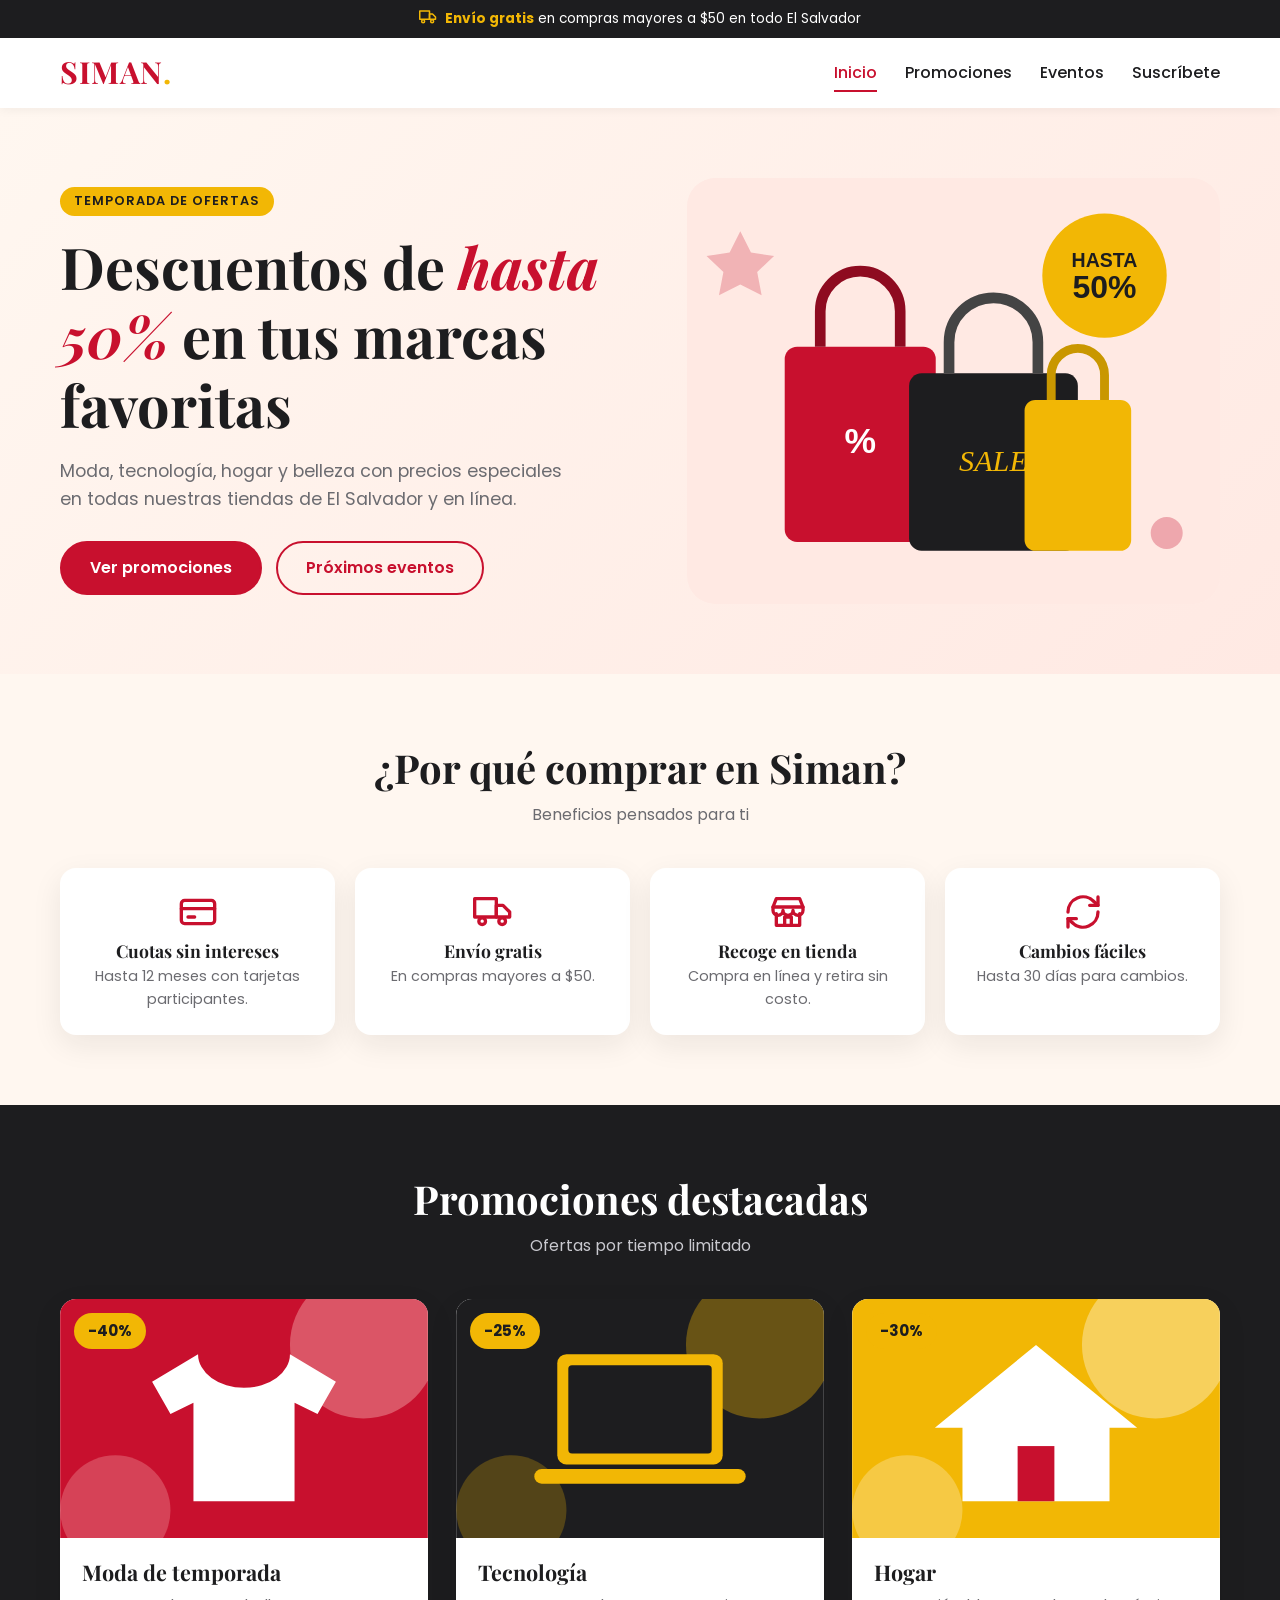
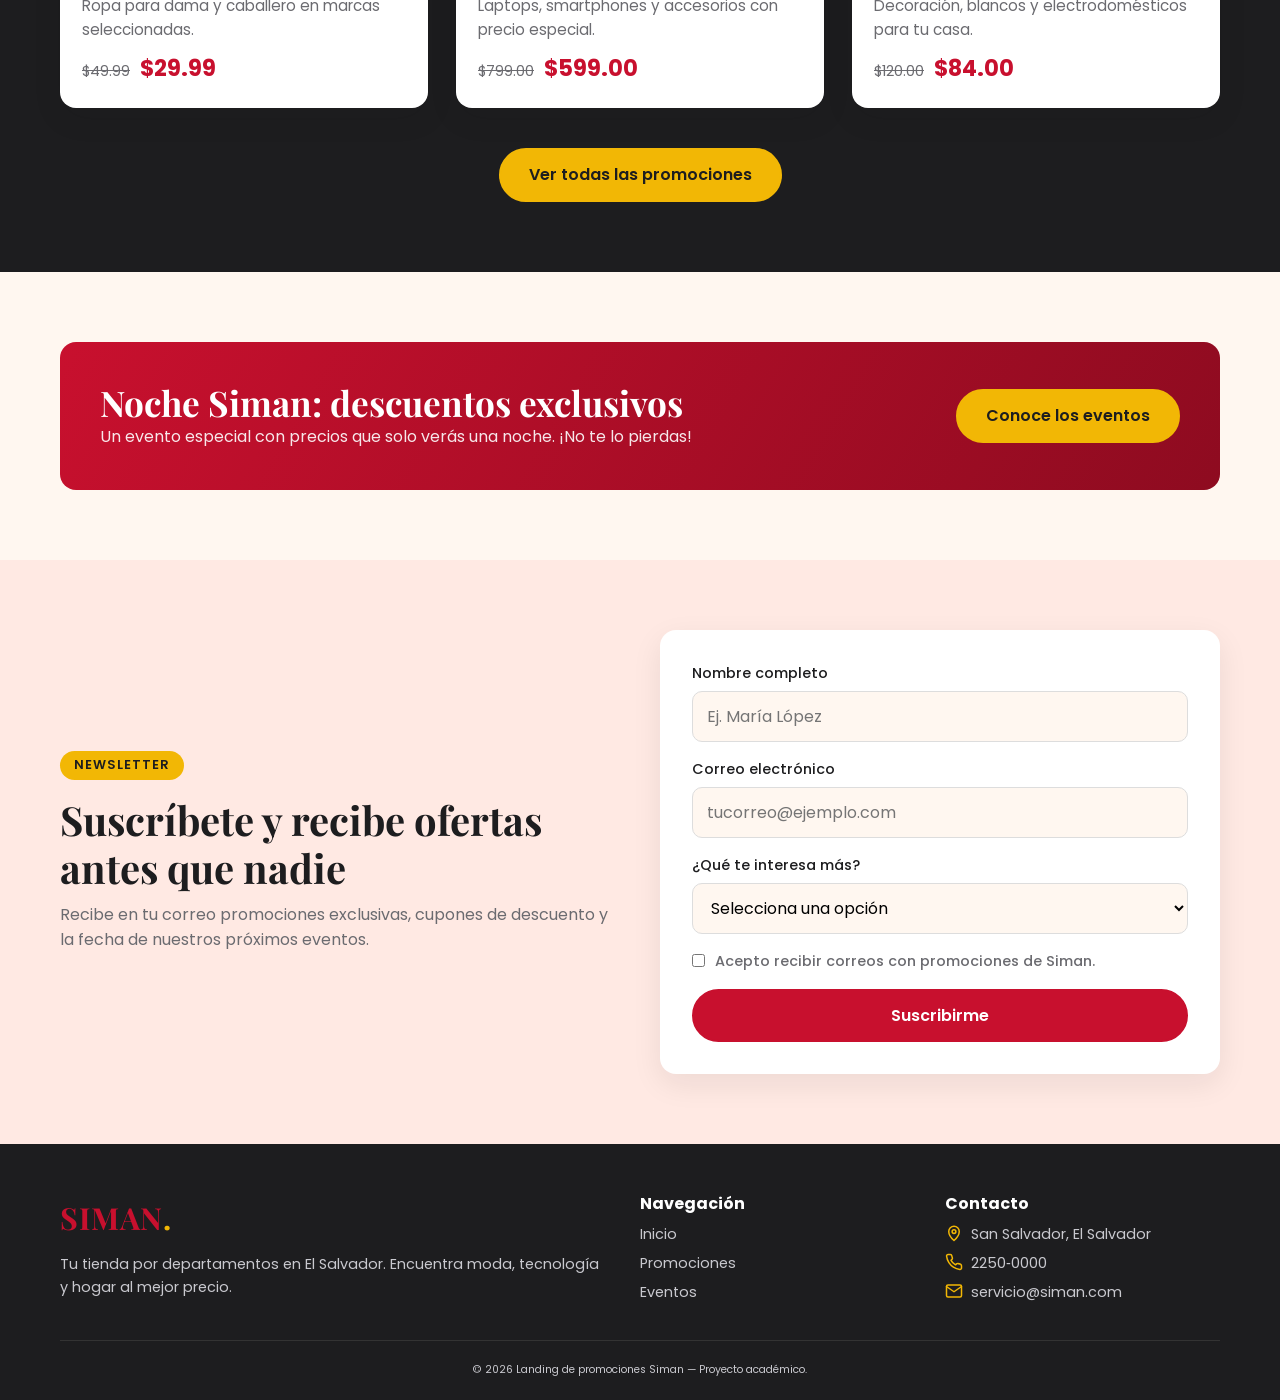
==== commit f1367712: "Optimizar CSS y JS: variables, estilos compartidos y delegación de eventos Co-Authored-By: Claude Op" ====
--- a/index.html
+++ b/index.html
@@ -197,7 +197,7 @@
             <small class="error" id="error-acepto" aria-live="polite"></small>
           </div>
           <button type="submit" class="btn">Suscribirme</button>
-          <p class="mensaje-exito" id="mensaje-exito" role="status" aria-live="polite">¡Gracias por suscribirte! Pronto recibirás nuestras ofertas.</p>
+          <p class="mensaje-exito" id="mensaje-exito" role="status" aria-live="polite" hidden>¡Gracias por suscribirte! Pronto recibirás nuestras ofertas.</p>
         </form>
       </div>
     </section>
--- a/styles.css
+++ b/styles.css
@@ -3,26 +3,41 @@
    Tipografías: Playfair Display (títulos) + Poppins (texto)
    ========================================================= */
 
-/* ---------- Paleta de colores ---------- */
+/* ---------- Variables: paleta y valores reutilizables ---------- */
 :root {
-  --rojo: #C8102E;        /* color principal */
-  --rojo-oscuro: #8E0B20; /* hover / acentos */
-  --dorado: #F2B705;      /* destacados y ofertas */
-  --negro: #1D1D1F;       /* texto y fondos oscuros */
-  --crema: #FFF7F0;       /* fondo general */
-  --rosa: #FFE9E3;        /* fondos suaves */
-  --gris: #6B6B70;        /* texto secundario */
+  /* Paleta de colores */
+  --rojo: #C8102E;          /* color principal */
+  --rojo-oscuro: #8E0B20;   /* hover / degradados */
+  --dorado: #F2B705;        /* destacados y ofertas */
+  --dorado-oscuro: #D9A404; /* hover del botón dorado */
+  --negro: #1D1D1F;         /* texto y fondos oscuros */
+  --crema: #FFF7F0;         /* fondo general */
+  --rosa: #FFE9E3;          /* fondos suaves */
+  --gris: #6B6B70;          /* texto secundario */
+  --gris-claro: #C9C9CF;    /* texto sobre fondos oscuros */
+  --borde: #DDDDDD;         /* bordes de campos */
+  --borde-oscuro: #333333;  /* líneas sobre fondos oscuros */
   --blanco: #FFFFFF;
-
+  --error-fondo: #FFF1F2;
+  --exito: #0E7C66;
+  --exito-fondo: #E6F6EF;
+
+  /* Tipografías */
   --fuente-titulos: "Playfair Display", Georgia, serif;
   --fuente-texto: "Poppins", Arial, sans-serif;
 
+  /* Formas, sombras y medidas */
   --radio: 16px;
-  --sombra: 0 10px 30px rgba(29, 29, 31, 0.08);
+  --radio-sm: 10px;
+  --radio-pildora: 50px;
+  --sombra: 0 10px 30px rgb(29 29 31 / 0.08);
+  --sombra-fuerte: 0 16px 40px rgb(29 29 31 / 0.14);
+  --transicion: 0.2s ease;
   --ancho-max: 1200px;
-}
-
-/* ---------- Reset básico ---------- */
+  --espacio-seccion: 70px;
+}
+
+/* ---------- Base ---------- */
 *,
 *::before,
 *::after {
@@ -48,11 +63,32 @@
   display: block;
 }
 
+a {
+  color: inherit;
+  text-decoration: none;
+}
+
+ul {
+  list-style: none;
+}
+
+h1, h2, h3 {
+  font-family: var(--fuente-titulos);
+  line-height: 1.2;
+}
+
 /* Foco visible para navegación con teclado */
-a:focus-visible,
-button:focus-visible {
+:focus-visible {
   outline: 3px solid var(--dorado);
   outline-offset: 3px;
+}
+
+/* ---------- Utilidades reutilizables ---------- */
+.contenedor {
+  width: 100%;
+  max-width: var(--ancho-max);
+  margin-inline: auto;
+  padding-inline: 20px;
 }
 
 /* Texto solo para lectores de pantalla */
@@ -60,12 +96,9 @@
   position: absolute;
   width: 1px;
   height: 1px;
-  padding: 0;
-  margin: -1px;
   overflow: hidden;
-  clip: rect(0, 0, 0, 0);
+  clip-path: inset(50%);
   white-space: nowrap;
-  border: 0;
 }
 
 /* Enlace para saltar al contenido principal */
@@ -84,65 +117,6 @@
   top: 0;
 }
 
-a {
-  color: inherit;
-  text-decoration: none;
-}
-
-h1, h2, h3 {
-  font-family: var(--fuente-titulos);
-  line-height: 1.2;
-}
-
-.contenedor {
-  width: 100%;
-  max-width: var(--ancho-max);
-  margin: 0 auto;
-  padding: 0 20px;
-}
-
-/* ---------- Barra superior ---------- */
-.barra-aviso {
-  background: var(--negro);
-  color: var(--blanco);
-  text-align: center;
-  font-size: 0.85rem;
-  padding: 8px 20px;
-}
-
-.barra-aviso strong {
-  color: var(--dorado);
-}
-
-/* ---------- Encabezado y navegación ---------- */
-.encabezado {
-  background: var(--blanco);
-  box-shadow: 0 2px 10px rgba(0, 0, 0, 0.05);
-  position: sticky;
-  top: 0;
-  z-index: 100;
-}
-
-.encabezado .contenedor {
-  display: flex;
-  align-items: center;
-  justify-content: space-between;
-  min-height: 70px;
-  flex-wrap: wrap;
-}
-
-.logo {
-  font-family: var(--fuente-titulos);
-  font-size: 1.9rem;
-  font-weight: 700;
-  color: var(--rojo);
-  letter-spacing: 1px;
-}
-
-.logo span {
-  color: var(--dorado);
-}
-
 /* Iconos junto a un texto */
 .icono-texto {
   display: inline-block;
@@ -152,28 +126,98 @@
   margin-right: 4px;
 }
 
+/* Tarjetas: estilo común de beneficios, promociones, eventos y formulario */
+.beneficio,
+.promo,
+.evento,
+.formulario {
+  background: var(--blanco);
+  border-radius: var(--radio);
+  box-shadow: var(--sombra);
+}
+
+.promo,
+.evento {
+  overflow: hidden;
+}
+
+/* Textos secundarios en gris */
+.titulo-seccion p,
+.hero-texto > p:not(.etiqueta),
+.beneficio p,
+.promo-cuerpo p,
+.suscripcion header > p:not(.etiqueta),
+.evento-info ul,
+.check {
+  color: var(--gris);
+}
+
+/* Títulos de sección */
+.titulo-seccion h2,
+.suscripcion h2 {
+  font-size: clamp(1.8rem, 3.5vw, 2.5rem);
+  margin-bottom: 10px;
+}
+
+/* ---------- Encabezado y navegación ---------- */
+.barra-aviso {
+  background: var(--negro);
+  color: var(--blanco);
+  text-align: center;
+  font-size: 0.85rem;
+  padding: 8px 20px;
+}
+
+.barra-aviso strong {
+  color: var(--dorado);
+}
+
+.encabezado {
+  background: var(--blanco);
+  box-shadow: 0 2px 10px rgb(0 0 0 / 0.05);
+  position: sticky;
+  top: 0;
+  z-index: 100;
+}
+
+.encabezado-contenido {
+  display: flex;
+  align-items: center;
+  justify-content: space-between;
+  flex-wrap: wrap;
+  min-height: 70px;
+}
+
+.logo {
+  font-family: var(--fuente-titulos);
+  font-size: 1.9rem;
+  font-weight: 700;
+  color: var(--rojo);
+  letter-spacing: 1px;
+}
+
+.logo span {
+  color: var(--dorado);
+}
+
 .menu-boton {
   display: none;
   background: none;
   border: 0;
-  color: var(--negro);
-  font-size: 1.8rem;
-  line-height: 1;
   padding: 4px 8px;
   cursor: pointer;
 }
 
 .nav ul {
-  list-style: none;
   display: flex;
   gap: 28px;
 }
 
 .nav a {
   font-weight: 500;
-  padding: 6px 0;
+  padding-block: 6px;
   border-bottom: 2px solid transparent;
-  transition: color 0.2s, border-color 0.2s;
+  transition: color var(--transicion), border-color var(--transicion);
 }
 
 .nav a:hover,
@@ -189,12 +233,12 @@
   font-weight: 600;
   font-size: 1rem;
   padding: 12px 28px;
-  border-radius: 50px;
+  border-radius: var(--radio-pildora);
   border: 2px solid var(--rojo);
   background: var(--rojo);
   color: var(--blanco);
   cursor: pointer;
-  transition: background 0.2s, transform 0.2s;
+  transition: background var(--transicion), color var(--transicion), transform var(--transicion);
 }
 
 .btn:hover {
@@ -219,14 +263,32 @@
 }
 
 .btn-dorado:hover {
-  background: #d9a404;
-  border-color: #d9a404;
+  background: var(--dorado-oscuro);
+  border-color: var(--dorado-oscuro);
+}
+
+/* Etiquetas en forma de píldora */
+.etiqueta,
+.descuento {
+  display: inline-block;
+  background: var(--dorado);
+  color: var(--negro);
+  border-radius: var(--radio-pildora);
+}
+
+.etiqueta {
+  font-weight: 600;
+  font-size: 0.8rem;
+  text-transform: uppercase;
+  letter-spacing: 1px;
+  padding: 4px 14px;
+  margin-bottom: 16px;
 }
 
 /* ---------- Hero ---------- */
 .hero {
-  background: linear-gradient(135deg, var(--crema) 0%, var(--rosa) 100%);
-  padding: 70px 0;
+  background: linear-gradient(135deg, var(--crema), var(--rosa));
+  padding-block: var(--espacio-seccion);
 }
 
 .hero .contenedor {
@@ -236,19 +298,6 @@
   gap: 40px;
 }
 
-.etiqueta {
-  display: inline-block;
-  background: var(--dorado);
-  color: var(--negro);
-  font-weight: 600;
-  font-size: 0.8rem;
-  text-transform: uppercase;
-  letter-spacing: 1px;
-  padding: 4px 14px;
-  border-radius: 50px;
-  margin-bottom: 16px;
-}
-
 .hero h1 {
   font-size: clamp(2.2rem, 5vw, 3.6rem);
   margin-bottom: 18px;
@@ -258,8 +307,7 @@
   color: var(--rojo);
 }
 
-.hero p {
-  color: var(--gris);
+.hero-texto > p:not(.etiqueta) {
   font-size: 1.1rem;
   margin-bottom: 28px;
   max-width: 520px;
@@ -267,16 +315,16 @@
 
 .hero-botones {
   display: flex;
+  flex-wrap: wrap;
   gap: 14px;
-  flex-wrap: wrap;
-}
-
-/* Hero interno (páginas secundarias) */
+}
+
+/* Hero de páginas secundarias */
 .hero-interno {
   background: var(--rojo);
   color: var(--blanco);
   text-align: center;
-  padding: 60px 0;
+  padding-block: 60px;
 }
 
 .hero-interno h1 {
@@ -287,12 +335,12 @@
 .hero-interno p {
   opacity: 0.9;
   max-width: 620px;
-  margin: 0 auto;
+  margin-inline: auto;
 }
 
 /* ---------- Secciones ---------- */
 .seccion {
-  padding: 70px 0;
+  padding-block: var(--espacio-seccion);
 }
 
 .seccion-oscura {
@@ -305,33 +353,25 @@
   margin-bottom: 40px;
 }
 
-.titulo-seccion h2 {
-  font-size: clamp(1.8rem, 3.5vw, 2.5rem);
-  margin-bottom: 8px;
-}
-
-.titulo-seccion p {
-  color: var(--gris);
-}
-
 .seccion-oscura .titulo-seccion p {
-  color: #c9c9cf;
+  color: var(--gris-claro);
+}
+
+.centrado {
+  text-align: center;
+  margin-top: 40px;
 }
 
 /* ---------- Beneficios ---------- */
 .beneficios {
-  list-style: none;
   display: grid;
   grid-template-columns: repeat(4, 1fr);
   gap: 20px;
 }
 
 .beneficio {
-  background: var(--blanco);
-  border-radius: var(--radio);
   padding: 24px;
   text-align: center;
-  box-shadow: var(--sombra);
 }
 
 .beneficio .icono {
@@ -347,37 +387,34 @@
 
 .beneficio p {
   font-size: 0.9rem;
-  color: var(--gris);
 }
 
 /* ---------- Tarjetas de promoción ---------- */
+/* Se adapta sola: 3, 2 o 1 columna según el espacio disponible */
 .grid-promos {
   display: grid;
-  grid-template-columns: repeat(3, 1fr);
+  grid-template-columns: repeat(auto-fit, minmax(min(100%, 300px), 1fr));
   gap: 28px;
 }
 
 .promo {
-  background: var(--blanco);
   color: var(--negro);
-  border-radius: var(--radio);
-  overflow: hidden;
-  box-shadow: var(--sombra);
   display: flex;
   flex-direction: column;
-  transition: transform 0.25s, box-shadow 0.25s;
+  transition: transform var(--transicion), box-shadow var(--transicion);
 }
 
 .promo:hover {
   transform: translateY(-6px);
-  box-shadow: 0 16px 40px rgba(29, 29, 31, 0.14);
+  box-shadow: var(--sombra-fuerte);
 }
 
 .promo-imagen {
   position: relative;
 }
 
-.promo-imagen img {
+.promo-imagen img,
+.evento > img {
   width: 100%;
   aspect-ratio: 400 / 260;
   object-fit: cover;
@@ -387,20 +424,17 @@
   position: absolute;
   top: 14px;
   left: 14px;
-  background: var(--dorado);
-  color: var(--negro);
   font-weight: 700;
+  font-size: 0.95rem;
   padding: 6px 14px;
-  border-radius: 50px;
-  font-size: 0.95rem;
 }
 
 .promo-cuerpo {
-  padding: 22px;
+  flex: 1;
   display: flex;
   flex-direction: column;
   gap: 8px;
-  flex: 1;
+  padding: 22px;
 }
 
 .promo-cuerpo h3 {
@@ -408,37 +442,29 @@
 }
 
 .promo-cuerpo p {
-  color: var(--gris);
   font-size: 0.95rem;
   flex: 1;
 }
 
-.precios {
+.promo-cuerpo .precios {
   display: flex;
   align-items: baseline;
   gap: 10px;
+  flex: 0;
 }
 
 .precio-antes {
-  text-decoration: line-through;
-  color: var(--gris);
   font-size: 0.9rem;
 }
 
 .precio-ahora {
   color: var(--rojo);
-  font-weight: 700;
   font-size: 1.4rem;
 }
 
-.vigencia {
+.promo-cuerpo .vigencia {
   font-size: 0.8rem;
-  color: var(--gris);
-}
-
-.centrado {
-  text-align: center;
-  margin-top: 40px;
+  flex: 0;
 }
 
 /* Filtros de categoría */
@@ -452,12 +478,12 @@
 
 .filtros a {
   padding: 8px 20px;
-  border-radius: 50px;
+  border-radius: var(--radio-pildora);
   border: 1px solid var(--rojo);
   color: var(--rojo);
   font-size: 0.9rem;
   font-weight: 500;
-  transition: background 0.2s, color 0.2s;
+  transition: background var(--transicion), color var(--transicion);
 }
 
 .filtros a:hover {
@@ -467,31 +493,24 @@
 
 /* ---------- Eventos ---------- */
 .lista-eventos {
-  display: flex;
-  flex-direction: column;
+  display: grid;
   gap: 28px;
 }
 
 .evento {
   display: grid;
   grid-template-columns: 340px 1fr;
-  background: var(--blanco);
-  border-radius: var(--radio);
-  overflow: hidden;
-  box-shadow: var(--sombra);
-}
-
-.evento img {
-  width: 100%;
+}
+
+.evento > img {
   height: 100%;
-  object-fit: cover;
 }
 
 .evento-info {
-  padding: 28px;
   display: flex;
   flex-direction: column;
   gap: 10px;
+  padding: 28px;
 }
 
 .evento-fecha {
@@ -502,32 +521,34 @@
   letter-spacing: 1px;
 }
 
+.evento-info .btn {
+  align-self: flex-start;
+}
+
 .evento-info h3 {
   font-size: 1.6rem;
 }
 
 .evento-info ul {
-  list-style: none;
-  color: var(--gris);
   font-size: 0.95rem;
 }
 
 .evento-info li {
   padding-left: 26px;
-  background: url("img/iconos/check.svg") no-repeat left 0.3em / 16px 16px;
-}
-
-/* Cuenta regresiva / banner */
+  background: url("img/iconos/check.svg") no-repeat left 0.3em / 16px;
+}
+
+/* ---------- Banner ---------- */
 .banner {
-  background: linear-gradient(120deg, var(--rojo) 0%, var(--rojo-oscuro) 100%);
-  color: var(--blanco);
-  border-radius: var(--radio);
-  padding: 40px;
-  display: flex;
+  display: flex;
+  flex-wrap: wrap;
   align-items: center;
   justify-content: space-between;
   gap: 24px;
-  flex-wrap: wrap;
+  padding: 40px;
+  border-radius: var(--radio);
+  background: linear-gradient(120deg, var(--rojo), var(--rojo-oscuro));
+  color: var(--blanco);
 }
 
 .banner h2 {
@@ -546,27 +567,15 @@
 .suscripcion .contenedor {
   display: grid;
   grid-template-columns: 1fr 1fr;
+  align-items: center;
   gap: 40px;
-  align-items: center;
-}
-
-.suscripcion h2 {
-  font-size: clamp(1.8rem, 3.5vw, 2.4rem);
-  margin-bottom: 12px;
-}
-
-.suscripcion p {
-  color: var(--gris);
 }
 
 .formulario {
-  background: var(--blanco);
-  padding: 32px;
-  border-radius: var(--radio);
-  box-shadow: var(--sombra);
   display: flex;
   flex-direction: column;
   gap: 16px;
+  padding: 32px;
 }
 
 .campo {
@@ -582,26 +591,30 @@
 
 .campo input,
 .campo select {
-  font-family: var(--fuente-texto);
-  font-size: 1rem;
+  font: 1rem var(--fuente-texto);
   padding: 12px 14px;
-  border: 1px solid #ddd;
-  border-radius: 10px;
+  border: 1px solid var(--borde);
+  border-radius: var(--radio-sm);
   background: var(--crema);
 }
 
-.campo input:focus,
-.campo select:focus {
+.campo input:focus-visible,
+.campo select:focus-visible {
   outline: 2px solid var(--rojo);
+  outline-offset: 0;
   border-color: var(--rojo);
 }
 
+.campo [aria-invalid="true"] {
+  border-color: var(--rojo);
+  background: var(--error-fondo);
+}
+
 .check {
   display: flex;
+  align-items: flex-start;
   gap: 10px;
-  align-items: flex-start;
   font-size: 0.85rem;
-  color: var(--gris);
 }
 
 .check input {
@@ -609,16 +622,9 @@
   accent-color: var(--rojo);
 }
 
-.campo input[aria-invalid="true"],
-.campo select[aria-invalid="true"] {
-  border-color: var(--rojo);
-  background: #FFF1F2;
-}
-
 .error {
   color: var(--rojo);
   font-size: 0.8rem;
-  min-height: 1em;
 }
 
 .error:empty {
@@ -626,23 +632,18 @@
 }
 
 .mensaje-exito {
-  display: none;
-  background: #E6F6EF;
-  color: #0E7C66;
+  background: var(--exito-fondo);
+  color: var(--exito);
   padding: 12px;
-  border-radius: 10px;
+  border-radius: var(--radio-sm);
   font-weight: 500;
   text-align: center;
-}
-
-.mensaje-exito.visible {
-  display: block;
 }
 
 /* ---------- Pie de página ---------- */
 .pie {
   background: var(--negro);
-  color: #c9c9cf;
+  color: var(--gris-claro);
   padding: 50px 0 20px;
   font-size: 0.9rem;
 }
@@ -670,10 +671,6 @@
   font-style: normal;
 }
 
-.pie ul {
-  list-style: none;
-}
-
 .pie li {
   margin-bottom: 6px;
 }
@@ -683,7 +680,7 @@
 }
 
 .pie-copy {
-  border-top: 1px solid #333;
+  border-top: 1px solid var(--borde-oscuro);
   padding-top: 18px;
   text-align: center;
   font-size: 0.8rem;
@@ -696,49 +693,42 @@
 /* Tablets */
 @media (max-width: 900px) {
   .hero .contenedor,
-  .suscripcion .contenedor {
-    grid-template-columns: 1fr;
-    text-align: center;
-  }
-
-  .hero p {
-    margin-left: auto;
-    margin-right: auto;
-  }
-
-  .hero-botones {
-    justify-content: center;
-  }
-
-  .hero-imagen {
-    max-width: 440px;
-    margin: 0 auto;
-  }
-
-  .beneficios {
-    grid-template-columns: repeat(2, 1fr);
-  }
-
-  .grid-promos {
-    grid-template-columns: repeat(2, 1fr);
-  }
-
+  .suscripcion .contenedor,
   .evento {
     grid-template-columns: 1fr;
   }
 
-  .evento img {
-    aspect-ratio: 400 / 260;
-  }
-
+  .hero .contenedor,
+  .suscripcion .contenedor,
   .banner {
     text-align: center;
     justify-content: center;
   }
+
+  .hero-texto > p:not(.etiqueta),
+  .hero-imagen {
+    margin-inline: auto;
+  }
+
+  .hero-botones {
+    justify-content: center;
+  }
+
+  .hero-imagen {
+    max-width: 440px;
+  }
+
+  .beneficios {
+    grid-template-columns: repeat(2, 1fr);
+  }
 }
 
 /* Celulares */
 @media (max-width: 640px) {
+  :root {
+    --espacio-seccion: 50px;
+  }
+
   .menu-boton {
     display: block;
   }
@@ -750,6 +740,10 @@
     transition: max-height 0.3s ease;
   }
 
+  .nav.abierto {
+    max-height: 300px;
+  }
+
   .nav ul {
     flex-direction: column;
     gap: 0;
@@ -758,23 +752,17 @@
 
   .nav a {
     display: block;
-    padding: 12px 0;
-    border-bottom: 1px solid #eee;
-  }
-
-  .nav.abierto {
-    max-height: 300px;
-  }
-
-  .hero,
-  .seccion {
-    padding: 50px 0;
+    padding-block: 12px;
+    border-bottom: 1px solid var(--borde);
   }
 
   .beneficios,
-  .grid-promos,
   .pie-grid {
     grid-template-columns: 1fr;
+  }
+
+  .evento > img {
+    height: auto;
   }
 
   .formulario,
@@ -782,13 +770,13 @@
     padding: 24px;
   }
 
+  .hero-botones {
+    flex-direction: column;
+  }
+
   .btn {
     width: 100%;
     text-align: center;
-  }
-
-  .hero-botones {
-    flex-direction: column;
   }
 }
 
